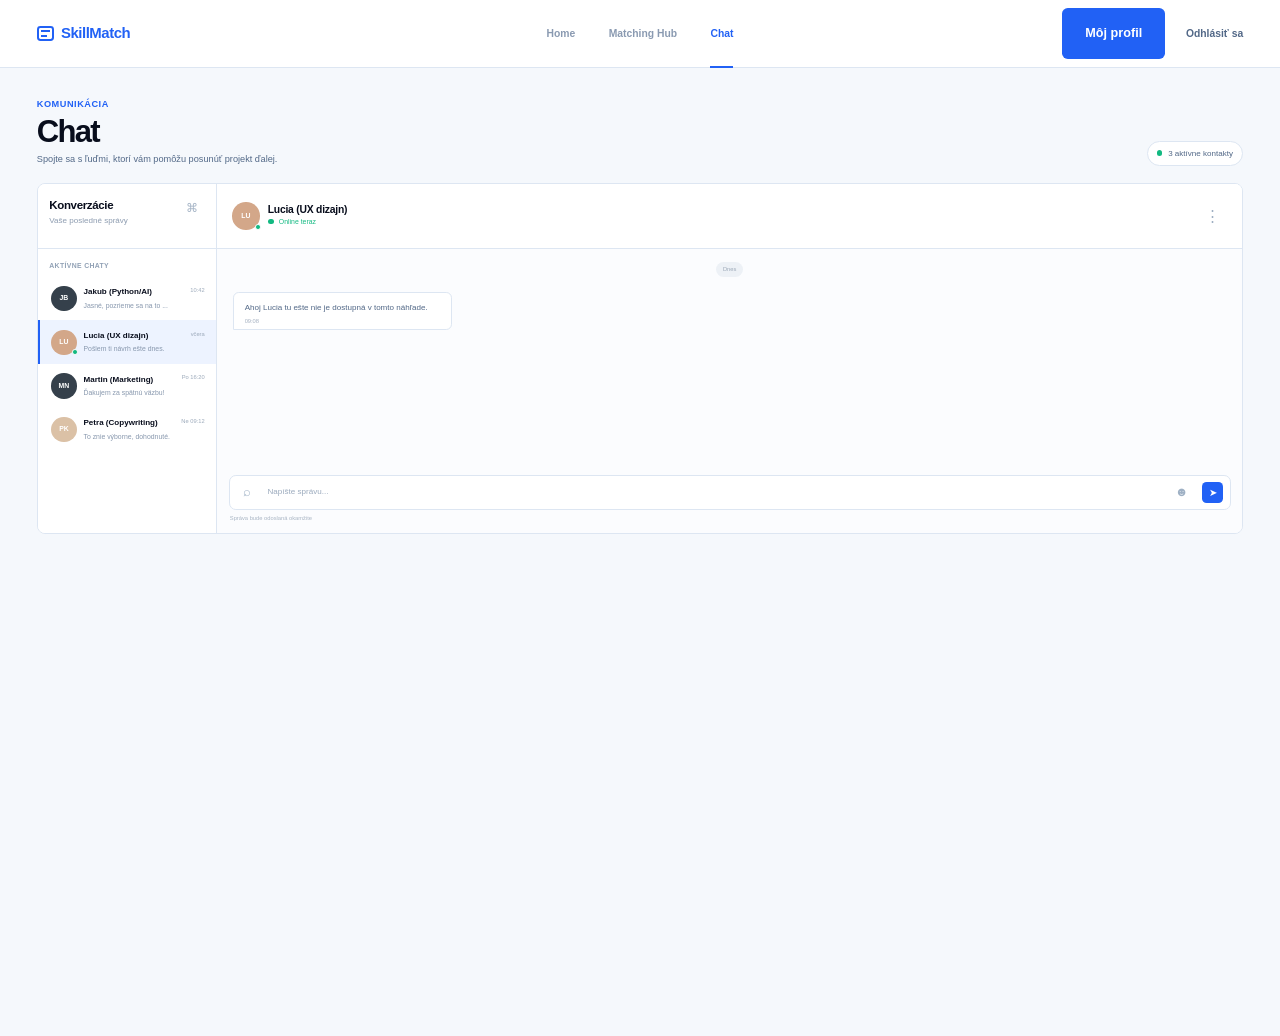
==== chat.html @ afe02554 "Uprava chyb" ====
<!doctype html>
<html lang="sk">
<head>
	<meta charset="utf-8">
	<meta name="viewport" content="width=device-width, initial-scale=1">
	<meta name="description" content="Chat na platforme SkillMatch.">
	<title>Chat — SkillMatch</title>
	<link rel="stylesheet" href="styles.css">
</head>
<body class="chat-body">
	<header class="site-header">
		<nav class="navigation container" aria-label="Hlavná navigácia">
			<a class="brand" href="dashboard.html" aria-label="SkillMatch, dashboard"><span class="brand-mark" aria-hidden="true"><span></span><span></span></span><span>Skill<span>Match</span></span></a>
			<div class="nav-links">
				<a class="nav-link" href="dashboard.html">Home</a>
				<a class="nav-link" href="matching-hub.html">Matching Hub</a>
				<a class="nav-link is-active" href="chat.html">Chat</a>
			</div>
			<div class="nav-actions">
				<a href="moj-profil.html" class="btn btn-primary">Môj profil</a>
				<a href="index.html" class="login-link">Odhlásiť sa</a>
			</div>
			<button class="menu-button icon-button" type="button" aria-label="Otvoriť menu" aria-expanded="false"><span></span><span></span><span></span></button>
		</nav>
	</header>

	<main class="chat-page">
		<div class="chat-main container">
			<section class="chat-heading" aria-labelledby="chat-title">
				<div><p class="eyebrow">KOMUNIKÁCIA</p><h1 id="chat-title">Chat</h1><p>Spojte sa s ľuďmi, ktorí vám pomôžu posunúť projekt ďalej.</p></div>
				<span class="active-contacts"><i></i> 3 aktívne kontakty</span>
			</section>

			<section class="chat-shell" aria-label="Správy">
				<aside class="conversation-panel" aria-label="Zoznam konverzácií">
					<div class="conversation-heading"><div><h2>Konverzácie</h2><p>Vaše posledné správy</p></div><button class="icon-button" type="button" aria-label="Nastavenia konverzácií">⌘</button></div>
					<p class="conversation-label">AKTÍVNE CHATY</p>
					<div class="conversation-list">
						<button class="conversation is-muted" type="button" data-name="Jakub (Python/AI)" data-avatar="JB"><span class="avatar avatar-dark">JB</span><span class="conversation-copy"><strong>Jakub (Python/AI)</strong><small>Jasné, pozrieme sa na to ...</small></span><time>10:42</time></button>
						<button class="conversation is-selected" type="button" data-name="Lucia (UX dizajn)" data-avatar="LU"><span class="avatar avatar-lucia">LU<i></i></span><span class="conversation-copy"><strong>Lucia (UX dizajn)</strong><small>Pošlem ti návrh ešte dnes.</small></span><time>včera</time></button>
						<button class="conversation" type="button" data-name="Martin (Marketing)" data-avatar="MN"><span class="avatar avatar-dark">MN</span><span class="conversation-copy"><strong>Martin (Marketing)</strong><small>Ďakujem za spätnú väzbu!</small></span><time>Po 16:20</time></button>
						<button class="conversation" type="button" data-name="Petra (Copywriting)" data-avatar="PK"><span class="avatar avatar-petra">PK</span><span class="conversation-copy"><strong>Petra (Copywriting)</strong><small>To znie výborne, dohodnuté.</small></span><time>Ne 09:12</time></button>
					</div>
				</aside>

				<section class="message-panel" aria-label="Konverzácia s Luciou">
					<header class="message-header"><span class="avatar avatar-lucia">LU<i></i></span><div><h2>Lucia (UX dizajn)</h2><p><i></i> Online teraz</p></div><button class="icon-button" type="button" aria-label="Ďalšie možnosti">⋮</button></header>
					<div class="message-history">
						<span class="message-date">Dnes</span>
						<div class="message received">Ahoj Lucia tu ešte nie je dostupná v tomto náhľade.<time>09:08</time></div>
					</div>
					<form class="message-composer">
						<button class="icon-button attachment-button" type="button" aria-label="Priložiť súbor">⌕</button>
						<input type="text" placeholder="Napíšte správu..." aria-label="Napíšte správu...">
						<button class="icon-button emoji-button" type="button" aria-label="Pridať emoji">☻</button>
						<button class="send-button" type="submit" aria-label="Odoslať správu">➤</button>
					</form>
					<p class="composer-note">Správa bude odoslaná okamžite</p>
				</section>
			</section>
		</div>
	</main>
</body>
</html>
---- styles.css ----
* {
  box-sizing: border-box;
}

:root {
  --blue: #2161f5;
  --blue-dark: #1749c7;
  --ink: #080d1c;
  --muted: #526887;
  --pale: #f5f8fc;
  --line: #dde6f2;
  --yellow: #ffb800;
  --green: #12b981;
}

html { scroll-behavior: smooth; }

body {
  margin: 0;
  background: #fff;
  color: var(--ink);
  font-family: Inter, Arial, sans-serif;
  font-size: 100%;
  zoom: 1.15;
  line-height: 1.5;
}

.container { width: min(calc(100% - 64px), 1280px); margin-inline: auto; }
a { color: inherit; text-decoration: none; }
button { font: inherit; }

.site-header { border-bottom: 1px solid var(--line); background: #fff; }
.navigation { position: relative; height: 58px; display: flex; align-items: center; justify-content: center; }
.navigation > .brand { position: absolute; left: 0; }
.brand { display: inline-flex; align-items: center; gap: 6px; color: var(--blue); font-size: 13px; font-weight: 800; letter-spacing: -.4px; }
.brand-mark { width: 15px; height: 13px; display: grid; gap: 2px; padding: 2px; border: 2px solid var(--blue); border-radius: 3px; }
.brand-mark span { display: block; height: 2px; background: var(--blue); }
.brand-mark span:last-child { width: 65%; }
.nav-links { display: flex; align-self: stretch; gap: 29px; }
.nav-link { position: relative; display: flex; align-items: center; color: #8a9ab1; font-size: 9px; font-weight: 600; }
.nav-link.is-active { color: var(--blue); }
.nav-link.is-active::after { position: absolute; right: 0; bottom: -1px; left: 0; height: 2px; background: var(--blue); content: ""; }
.nav-actions { position: absolute; right: 0; display: flex; align-items: center; gap: 18px; }
.icon-button { display: grid; place-items: center; border: 0; background: transparent; color: #9aabc0; cursor: pointer; }
.search-button svg { width: 13px; height: 13px; fill: none; stroke: currentColor; stroke-linecap: round; stroke-width: 2; }
.profile-button { display: inline-flex; align-items: center; gap: 5px; padding: 7px 11px; border-radius: 5px; background: var(--blue); color: #fff; font-size: 9px; font-weight: 700; }
.btn { display: inline-flex; align-items: center; justify-content: center; min-height: 30px; padding: 7px 11px; border-radius: 5px; font-size: 9px; font-weight: 700; }
.btn-primary { background: var(--blue); color: #fff; }
.btn-primary:hover { background: var(--blue-dark); }
.login-link { color: var(--muted); font-size: 9px; font-weight: 700; }
.login-link:hover { color: var(--blue); }
.login-button, .logout-button { color: var(--muted); font-size: 9px; font-weight: 700; }
.login-button:hover, .logout-button:hover { color: var(--blue); }
.logout-button { padding: 0; border: 0; background: transparent; cursor: pointer; }
.profile-icon { font-size: 11px; }
.menu-button { display: none; gap: 3px; }
.menu-button span { display: block; width: 17px; height: 2px; background: var(--blue); }

.registration-page { min-height: calc(100vh - 58px); padding: 48px 0 58px; background: var(--pale); }
.registration-card { width: min(100%, 430px); margin: 0 auto; padding: 25px 27px 27px; border: 1px solid var(--line); border-radius: 7px; background: #fff; box-shadow: 0 12px 30px rgba(24, 55, 100, .06); }
.registration-heading { margin-bottom: 20px; text-align: center; }.registration-heading h1 { margin: 5px 0 7px; font-size: 27px; letter-spacing: -1.5px; }.registration-heading p:not(.eyebrow) { margin: 0; color: var(--muted); font-size: 8px; }
.registration-form { display: grid; gap: 12px; }.registration-field { display: grid; gap: 5px; }.registration-field label { color: var(--ink); font-size: 8px; font-weight: 700; }.registration-field input, .registration-field textarea { width: 100%; padding: 9px 10px; border: 1px solid var(--line); border-radius: 5px; outline: 0; background: #fff; color: var(--ink); font: inherit; font-size: 8px; }.registration-field textarea { min-height: 58px; resize: vertical; }.registration-field input:focus, .registration-field textarea:focus { border-color: var(--blue); box-shadow: 0 0 0 3px rgba(33, 97, 245, .1); }.registration-submit { width: 100%; margin-top: 5px; border: 0; cursor: pointer; }

.hero { min-height: 365px; display: grid; grid-template-columns: 1fr 1fr; align-items: center; gap: 40px; }
.dashboard-heading { padding: 48px 0 25px; }.dashboard-heading h1 { margin: 5px 0 8px; font-size: 30px; letter-spacing: -1.6px; }.dashboard-heading > p:last-child { margin: 0; color: var(--muted); font-size: 9px; }.dashboard-recommendations { padding-bottom: 55px; }.dashboard-recommendations .profile-grid { margin-top: 16px; }.dashboard-link { margin-top: 20px; }
.text-center { text-align: center; }.mt-5 { margin-top: 48px; }.mb-4 { margin-bottom: 24px; }
.community-intro { width: min(100%, 700px); margin: 0 auto; padding: 18px 0 42px; text-align: center; }.community-intro h2 { margin: 5px 0 18px; font-size: 23px; }.community-copy { display: grid; gap: 12px; color: var(--muted); font-size: 10px; line-height: 1.75; text-align: left; }.community-copy p { margin: 0; }
.community-intro { width: 100%; display: grid; grid-template-columns: minmax(0, .9fr) minmax(0, 1.1fr); align-items: center; gap: 34px; text-align: left; }.community-illustration { overflow: hidden; border-radius: 9px; box-shadow: 0 14px 28px rgba(24, 55, 100, .12); }.community-illustration img { display: block; width: 100%; max-width: 100%; aspect-ratio: 4 / 3; object-fit: cover; }.community-copy .eyebrow { margin-bottom: 0; }.community-copy h2 { margin: 5px 0 6px; }.community-copy p:not(.eyebrow) { margin: 0; }.community-copy p + p { margin-top: 2px; }
.community-reviews { padding: 30px 0 48px; border-top: 1px solid var(--line); }.community-section-heading { text-align: center; }.community-section-heading h2 { margin-top: 5px; font-size: 20px; }.community-review-grid { display: grid; grid-template-columns: repeat(2, 1fr); gap: 12px; margin-top: 18px; }.community-review { padding: 16px; border: 1px solid var(--line); border-radius: 6px; background: #fff; box-shadow: 0 8px 20px rgba(24, 55, 100, .04); }.community-review .stars { margin-bottom: 10px; }.community-review p { min-height: 55px; margin-bottom: 13px; color: var(--muted); font-size: 9px; line-height: 1.65; }.community-review strong { color: var(--ink); font-size: 8px; }
.community-review-head { display: flex; align-items: center; gap: 9px; margin-bottom: 10px; }.community-review-head img { width: 38px; height: 38px; border-radius: 50%; object-fit: cover; box-shadow: 0 4px 10px rgba(24, 55, 100, .14); }.community-review-head .stars { margin: 0 0 3px; font-size: 9px; letter-spacing: 0; }
.community-contact { margin: 0 -24px; padding: 30px 24px 42px; border-top: 1px solid var(--line); background: var(--pale); text-align: center; }.community-contact h2 { margin: 5px 0 7px; font-size: 21px; }.community-contact p { margin: 0 0 10px; color: var(--muted); font-size: 9px; }.community-contact a, .community-contact span { display: block; color: var(--blue); font-size: 9px; font-weight: 700; }.community-contact span { margin-top: 5px; color: var(--muted); font-weight: 500; }
.contact-grid { display: grid; grid-template-columns: repeat(2, minmax(0, 190px)); justify-content: center; gap: 10px; margin-top: 18px; }.contact-box { display: flex !important; align-items: center; gap: 8px; padding: 11px; border: 1px solid var(--line); border-radius: 6px; background: #fff; box-shadow: 0 6px 16px rgba(24, 55, 100, .06); text-align: left; }.contact-box > span:last-child { min-width: 0; overflow-wrap: anywhere; }.contact-box small { display: block; margin-bottom: 2px; color: #8d9cb0; font-size: 6px; font-weight: 600; }.contact-icon { display: grid !important; place-items: center; flex: 0 0 auto; width: 25px; height: 25px; margin: 0 !important; border-radius: 5px; background: #edf3ff; color: var(--blue) !important; font-size: 13px !important; }.contact-box:nth-child(2) .contact-icon { background: #fff3da; color: #d69900 !important; }.contact-art { margin-top: 18px; color: #b7c9e8; font-size: 24px; transform: rotate(-12deg); }
.hero-copy { padding-top: 5px; }
.eyebrow { margin: 0 0 5px; color: var(--blue); font-size: 8px; font-weight: 800; letter-spacing: .45px; }
.intro-eyebrow { display: inline-flex; align-items: center; gap: 4px; padding: 4px 8px; border-radius: 99px; background: #edf3ff; font-size: 8px; letter-spacing: 0; }
.sparkle { font-size: 9px; }
h1, h2, h3, p { margin-top: 0; }
h1 { margin-bottom: 9px; font-size: clamp(48px, 5vw, 72px); line-height: .96; letter-spacing: -3.2px; font-weight: 800; }
h1 span, .brand span span { color: var(--blue); }
.hero-text { max-width: 440px; margin-bottom: 24px; color: var(--muted); font-size: 14px; line-height: 1.65; }
.hero-actions { display: flex; flex-wrap: wrap; gap: 12px; }
.button { display: inline-flex; align-items: center; justify-content: center; gap: 13px; min-height: 44px; padding: 12px 20px; border-radius: 6px; font-size: 11px; font-weight: 700; transition: background .2s, transform .2s, box-shadow .2s; }
.button:hover { transform: translateY(-2px); }
.button-primary { background: var(--blue); color: #fff; box-shadow: 0 5px 12px rgba(33, 97, 245, .16); }
.button-primary:hover { background: var(--blue-dark); }
.button-secondary { border: 1px solid #9db8ec; color: var(--muted); }
.button-secondary:hover { border-color: var(--blue); color: var(--blue); }

.hero-visual { position: relative; min-height: 245px; }
.blue-shape { position: absolute; top: 17px; right: 6%; left: 12%; height: 177px; border-radius: 11px 11px 11px 0; background: var(--blue); }
.match-card { position: absolute; top: 54px; left: 20%; width: 70%; padding: 11px 12px 10px; border: 1px solid var(--line); border-radius: 7px; background: #fff; box-shadow: 0 13px 25px rgba(24, 55, 100, .1); }
.match-card-head, .review-author { display: flex; align-items: center; gap: 7px; }
.avatar { display: grid; place-items: center; flex: 0 0 auto; width: 22px; height: 22px; border-radius: 50%; font-size: 7px; font-weight: 800; }
.avatar-purple { background: #e8e5ff; color: #7369db; }
.avatar-blue { background: #e6efff; color: var(--blue); }
.avatar-yellow { background: #fff3cc; color: #d69900; }
.avatar-lilac { background: #eee9ff; color: #8071db; }
.match-card strong, .review-author strong { display: block; color: var(--ink); font-size: 8px; }
.match-card small, .review-author small { display: block; color: #90a0b6; font-size: 7px; }
.match-score { margin-left: auto; color: var(--green); font-size: 7px; font-weight: 700; }
.match-card p { margin: 13px 0 12px; color: var(--muted); font-size: 8px; line-height: 1.55; }
.match-card-foot { display: flex; justify-content: space-between; color: var(--green); font-size: 7px; }
.match-card-foot a { color: var(--blue); font-weight: 700; }
.floating-label { position: absolute; padding: 5px 8px; border: 1px solid var(--line); border-radius: 5px; background: #fff; box-shadow: 0 5px 14px rgba(24, 55, 100, .08); color: var(--muted); font-size: 7px; font-weight: 700; }
.label-top { top: 5px; right: 17px; }.label-bottom { right: 11px; bottom: 20px; padding: 7px 10px; border: 0; border-radius: 50%; background: var(--yellow); color: #765400; font-size: 7px; text-align: center; transform: rotate(7deg); }
.online-dot { display: inline-block; width: 5px; height: 5px; margin-right: 3px; border-radius: 50%; background: var(--green); }

.section-pale { background: var(--pale); border-block: 1px solid var(--line); }
.how-it-works { padding: 48px 0 50px; }
.section-heading, .reviews-heading, .cta { display: flex; justify-content: space-between; align-items: end; gap: 30px; }
h2 { margin-bottom: 0; font-size: 22px; line-height: 1.1; letter-spacing: -1px; }
.section-heading > p { max-width: 255px; margin-bottom: 0; color: var(--muted); font-size: 8px; line-height: 1.55; }
.steps-grid, .reviews-grid { display: grid; grid-template-columns: repeat(3, 1fr); gap: 12px; }
.steps-grid { margin-top: 21px; }
.step-card { position: relative; min-height: 118px; padding: 12px; border: 1px solid var(--line); border-radius: 6px; background: #fff; }
.step-icon { display: grid; place-items: center; width: 24px; height: 24px; border-radius: 5px; font-size: 16px; }
.icon-people { background: #edf3ff; color: var(--blue); }.icon-lamp { background: #fff7df; color: #e8a900; }.icon-chat { background: #f0edff; color: #8372de; }
.step-number { position: absolute; top: 14px; right: 12px; color: #c4d0df; font-size: 7px; font-weight: 700; }
.step-card h3 { margin: 12px 0 4px; font-size: 10px; }.step-card p { max-width: 175px; margin-bottom: 0; color: var(--muted); font-size: 8px; line-height: 1.5; }.card-arrow { position: absolute; bottom: 10px; left: 12px; color: var(--blue); font-size: 14px; font-weight: 700; }

.reviews { padding-top: 43px; padding-bottom: 47px; }
.rating { color: var(--yellow); font-size: 12px; }.rating small { color: var(--muted); font-size: 7px; }
.reviews-grid { margin-top: 20px; }.review-card { padding: 12px; border: 1px solid var(--line); border-radius: 6px; }.stars { margin-bottom: 8px; color: var(--yellow); font-size: 10px; letter-spacing: 1px; }.review-card p { min-height: 47px; margin-bottom: 11px; color: var(--ink); font-size: 8px; line-height: 1.55; }.review-author { gap: 7px; }
.cta-band { padding: 25px 0; }.cta { align-items: center; padding: 18px 22px; border-radius: 6px; background: #05091a; color: #fff; }.cta .eyebrow { color: #5da0ff; }.cta h2 { font-size: 15px; letter-spacing: -.5px; }.button-light { min-height: 30px; background: #fff; color: var(--ink); font-size: 8px; }.button-light:hover { background: #edf3ff; }
.toast { position: fixed; right: 20px; bottom: 20px; z-index: 4; max-width: 270px; padding: 11px 14px; border-radius: 6px; background: var(--ink); color: #fff; font-size: 11px; opacity: 0; pointer-events: none; transform: translateY(10px); transition: opacity .2s, transform .2s; }.toast.is-visible { opacity: 1; transform: translateY(0); }

.message.sent { margin-left: auto; border-color: var(--blue); border-radius: 5px 5px 0 5px; background: var(--blue); color: #fff; }.message.sent time { color: #dce8ff; }
@media (max-width: 700px) {
  .container { width: min(100% - 32px, 520px); }.navigation { height: 55px; gap: 0; }.navigation > .brand { left: 0; }.nav-links, .search-button { display: none; }.menu-button { display: grid; margin-left: auto; }.nav-actions { right: 29px; margin-left: 14px; }.profile-button { padding: 7px 9px; }
  .nav-links.is-open { position: absolute; top: 55px; right: 16px; left: 16px; z-index: 3; display: flex; align-items: center; gap: 22px; height: auto; padding: 14px 16px; border: 1px solid var(--line); border-radius: 6px; background: #fff; box-shadow: 0 12px 30px rgba(24, 55, 100, .1); }
  .hero { display: flex; flex-direction: column; align-items: stretch; gap: 12px; padding-top: 47px; padding-bottom: 36px; }.hero-copy { order: 1; }.hero-visual { order: 2; min-height: 220px; }.blue-shape { right: 6%; left: 8%; height: 164px; }.match-card { left: 14%; width: 75%; }.label-top { right: 3%; }.label-bottom { right: 1%; bottom: 10px; }
  .section-heading, .reviews-heading, .cta { align-items: flex-start; flex-direction: column; gap: 12px; }.section-heading > p { max-width: 340px; }.steps-grid, .reviews-grid { grid-template-columns: 1fr; }.step-card { min-height: 132px; }.review-card p { min-height: auto; }.rating { align-self: flex-end; }.cta { align-items: stretch; }.cta .button { align-self: flex-start; }
}

.matching-page { min-height: calc(100vh - 58px); background: var(--pale); }
.matching-main { padding-top: 29px; padding-bottom: 55px; }
.matching-intro { display: flex; justify-content: space-between; align-items: end; gap: 24px; margin-bottom: 19px; }
.matching-intro h1 { margin: 7px 0 5px; font-size: 28px; letter-spacing: -1.5px; }
.matching-intro p:not(.eyebrow) { margin: 0; color: var(--muted); font-size: 9px; }
.matching-count { padding-bottom: 3px; text-align: right; }
.matching-count strong { display: block; color: var(--ink); font-size: 8px; }.matching-count span { color: #8797ad; font-size: 7px; }
.matching-tools { display: flex; gap: 9px; margin-bottom: 18px; padding: 8px; border: 1px solid var(--line); border-radius: 7px; background: #fff; }
.matching-search { display: flex; align-items: center; flex: 1; gap: 8px; padding: 0 8px; color: #8da0b8; }
.matching-search svg { width: 13px; height: 13px; fill: none; stroke: currentColor; stroke-linecap: round; stroke-width: 1.7; }.matching-search input { width: 100%; border: 0; outline: 0; color: var(--ink); font: inherit; font-size: 8px; }.matching-search input::placeholder { color: #9eacbd; }
.sort-select { min-width: 142px; padding: 7px 9px; border: 1px solid var(--line); border-radius: 5px; background: #fff; color: var(--muted); font-size: 8px; }
.matching-layout { display: grid; grid-template-columns: 235px minmax(0, 1fr); gap: 32px; align-items: start; }
.filter-panel { padding: 18px; border: 1px solid var(--line); border-radius: 14px; background: #fff; box-shadow: 0 10px 24px rgba(24, 55, 100, .08); }
.filter-panel fieldset { min-width: 0; margin: 0; padding: 0; border: 0; }
.filter-title { display: flex; justify-content: space-between; align-items: center; margin-bottom: 13px; color: var(--ink); font-size: 1rem; font-weight: 800; }.filter-reset { padding: 4px 10px; border: 0; border-radius: 999px; background: #edf3ff; color: var(--blue); font-size: .78rem; font-weight: 700; cursor: pointer; }
.filter-group { padding-top: 11px; border-top: 1px solid #edf2f8; }.filter-group + .filter-group { margin-top: 14px; }.filter-group h2 { margin: 14px 0 8px; color: #8797ad; font-size: .72rem; letter-spacing: .35px; }.filter-group h2 span { float: right; padding: 4px 10px; border-radius: 999px; background: #edf3ff; color: var(--blue); font-size: .78rem; letter-spacing: 0; }
.filter-option { display: flex; align-items: center; gap: 8px; margin: 0 0 8px; color: var(--muted); font-size: .85rem; }.filter-option input { width: 15px; height: 15px; margin: 0; accent-color: var(--blue); }.filter-option em { margin-left: auto; color: #a4b1c2; font-style: normal; }
.level-range { height: 4px; margin: 10px 1px 5px; border-radius: 5px; background: linear-gradient(90deg, var(--blue) 0 8%, #dfe7f1 8%); }.level-labels { display: flex; justify-content: space-between; color: #a0afc0; font-size: 6px; }
.profiles-heading { display: flex; justify-content: space-between; align-items: center; margin: 0 0 11px; }.profiles-heading h2 { font-size: 11px; letter-spacing: -.3px; }.profiles-heading p { margin: 2px 0 0; color: #8293a9; font-size: 7px; }.verified { color: var(--blue); font-size: 7px; font-weight: 700; }
.profile-grid { display: grid; grid-template-columns: repeat(auto-fit, minmax(320px, 1fr)); gap: 18px 16px; }
.profile-card { min-width: 0; padding: 18px; border: 1px solid var(--line); border-radius: 8px; background: #fff; box-shadow: 0 6px 16px rgba(24, 55, 100, .05); }.profile-head { display: flex; align-items: center; gap: 10px; min-width: 0; }.profile-avatar { width: 44px; height: 44px; font-size: 10px; }.profile-name { min-width: 0; }.profile-name strong { display: block; overflow: hidden; color: var(--ink); font-size: 11px; text-overflow: ellipsis; white-space: nowrap; }.profile-name span { display: block; color: #8999ad; font-size: 8px; }.category { margin-left: auto; align-self: flex-start; padding: 4px 6px; border-radius: 3px; background: #f1f5fa; color: #7f91a9; font-size: 7px; font-weight: 700; }
.profile-rating { margin: 5px 0 9px 33px; color: var(--yellow); font-size: 8px; line-height: 1; }.profile-rating small { color: #8292a7; font-size: 6px; }
.expertise-label { margin-bottom: 5px; color: #93a2b5; font-size: 6px; }.skill-tags { display: flex; flex-wrap: wrap; gap: 4px; min-height: 39px; }.skill-tag { padding: 4px 6px; border: 1px solid var(--line); border-radius: 99px; color: var(--muted); font-size: 6px; white-space: nowrap; }.skill-tag::before { content: "▦"; margin-right: 3px; color: #7f9bd4; }
.exchange-button { display: flex; align-items: center; justify-content: center; gap: 5px; width: 100%; min-height: 34px; margin-top: 12px; border: 0; border-radius: 5px; background: var(--blue); color: #fff; cursor: pointer; font-size: 9px; font-weight: 700; transition: background .2s, transform .2s; }.exchange-button:hover { background: var(--blue-dark); transform: translateY(-1px); }
.matching-grid { grid-template-columns: repeat(3, minmax(0, 1fr)); }
.matching-grid .profile-card { padding: 24px; border-radius: 16px; box-shadow: 0 10px 24px rgba(24, 55, 100, .08); transition: transform .2s ease, box-shadow .2s ease; }
.matching-grid .profile-card:hover { transform: translateY(-4px); box-shadow: 0 16px 30px rgba(24, 55, 100, .13); }
.matching-grid .profile-head { min-height: 64px; }
.hub-avatar { width: 64px; height: 64px; border-radius: 50%; object-fit: cover; border: 2px solid #e2e8f0; }
.avatar-circle-wrap { width: 68px; height: 68px; border-radius: 50%; overflow: hidden; flex-shrink: 0; border: 2px solid #e2e8f0; display: flex; align-items: center; justify-content: center; }
.avatar-circle-wrap img { width: 100%; height: 100%; object-fit: cover; transform: scale(1.3); object-position: center; }
.profile-photo.has-image { flex-basis: 68px; width: 68px; height: 68px; overflow: visible; border-radius: 0; background: transparent; }
.hub-profile-details { display: flex; align-items: flex-start; gap: 10px; margin-top: -64px; padding-left: 78px; min-height: 64px; }
.hub-profile-details .category { margin-left: auto; }
.hub-profile-details .profile-name strong { font-size: 15px; }.hub-profile-details .profile-name span { margin-top: 3px; font-size: 10px; }
.hub-bio { min-height: 48px; margin: 18px 0 16px; color: var(--muted); font-size: 11px; line-height: 1.55; }
.matching-grid .skill-tags { display: flex; flex-wrap: wrap; gap: 8px; min-height: 0; }
.matching-grid .skill-tag { display: inline-flex; align-items: center; padding: 6px 14px; border: 0; border-radius: 999px; background: #f1f5f9; color: var(--muted); font-size: .85rem; width: auto; height: auto; white-space: nowrap; }
.matching-grid .skill-tag::before { content: none; }
.matching-grid .exchange-button { min-height: 42px; margin-top: 22px; border-radius: 8px; font-size: 11px; }
.matching-footer { padding: 22px 0; border-top: 1px solid var(--line); background: #fff; }.matching-footer-inner { display: flex; justify-content: space-between; align-items: center; color: #8797ad; font-size: 8px; }.matching-footer .brand { font-size: 11px; }.footer-links { display: flex; gap: 16px; }

@media (max-width: 700px) {
  .matching-main { padding-top: 24px; }.matching-intro { align-items: start; flex-direction: column; gap: 10px; }.matching-count { padding: 0; text-align: left; }.matching-tools { flex-direction: column; }.sort-select { width: 100%; }.matching-layout { grid-template-columns: 1fr; }.filter-panel { display: grid; grid-template-columns: 1fr 1fr; gap: 0 16px; }.filter-title { grid-column: 1 / -1; }.filter-group:last-child { grid-column: 1 / -1; }.profile-grid { grid-template-columns: repeat(2, minmax(0, 1fr)); }.matching-grid { grid-template-columns: 1fr; }.matching-footer-inner { align-items: start; flex-direction: column; gap: 12px; }
}

@media (max-width: 450px) {
  .profile-grid { grid-template-columns: 1fr; }.filter-panel { display: block; }.filter-group:last-child { margin-top: 14px; }
}

.profile-page { min-height: calc(100vh - 58px); background: var(--pale); }
.profile-main { padding-top: 25px; padding-bottom: 35px; }
.profile-heading { display: flex; justify-content: space-between; align-items: end; padding-bottom: 16px; border-bottom: 1px solid var(--line); }
.profile-heading h1 { margin: 4px 0 4px; font-size: 27px; letter-spacing: -1.5px; }
.profile-meta { color: #8495aa; font-size: 7px; }.profile-meta span { margin-right: 7px; }
.message-button { min-height: 29px; font-size: 8px; }
.profile-dashboard { display: grid; grid-template-columns: 1.15fr .85fr; gap: 12px; margin-top: 13px; }
.profile-card-panel { border: 1px solid var(--line); border-radius: 6px; background: #fff; }
.profile-about { display: flex; gap: 11px; padding: 12px; min-height: 100px; }.profile-photo { position: relative; flex: 0 0 47px; height: 63px; overflow: hidden; border-radius: 5px; background: linear-gradient(160deg, #c8a188 0 32%, #28324a 33% 48%, #19233a 49% 100%); }.profile-photo::before { position: absolute; top: 10px; left: 13px; width: 22px; height: 23px; border-radius: 50% 50% 45% 45%; background: #d29d7e; content: ""; }.profile-photo::after { position: absolute; right: 3px; bottom: -3px; left: 6px; height: 32px; border-radius: 55% 55% 0 0; background: #17243b; content: ""; }.profile-photo span { position: absolute; z-index: 1; bottom: 4px; left: 5px; color: rgba(255,255,255,.7); font-size: 6px; font-weight: 700; }
.profile-about h2 { margin: 0 0 4px; font-size: 10px; }.profile-about p { max-width: 310px; margin: 0; color: var(--muted); font-size: 7px; line-height: 1.55; }.profile-about .about-copy { margin-top: 6px; }.profile-edit { align-self: flex-start; margin-left: auto; white-space: nowrap; font-size: 8px; }
.public-profile-copy { margin-top: 8px !important; color: var(--muted) !important; font-size: 8px !important; line-height: 1.6 !important; }
.profile-input { width: 100%; padding: 7px 8px; border: 1px solid var(--line); border-radius: 4px; outline: 0; background: #fff; color: var(--ink); font: inherit; font-size: 8px; }.profile-input:focus { border-color: var(--blue); box-shadow: 0 0 0 3px rgba(33, 97, 245, .1); }.profile-name-input { margin: 4px 0; font-size: 18px; font-weight: 800; }.profile-photo-input { flex: 0 0 125px; }.profile-location-input { width: 130px; }
.profile-photo.has-image::before, .profile-photo.has-image::after { display: none; }.profile-photo-image { display: block; width: 100%; height: 100%; object-fit: cover; }
.profile-offerings { display: grid; grid-template-columns: 1fr 1fr; gap: 10px; margin-top: 11px; }.offering-card { padding: 12px; }.offering-card h2 { margin-bottom: 3px; font-size: 10px; }.offering-card > p { margin-bottom: 9px; color: #8999ad; font-size: 7px; }.offering-list { display: grid; gap: 7px; margin: 0; padding: 0; list-style: none; }.offering-list li { display: flex; align-items: center; gap: 7px; color: var(--muted); font-size: 7px; }.offering-list li::before { display: grid; place-items: center; width: 12px; height: 12px; border-radius: 50%; background: #e9f8f2; color: var(--green); content: "✓"; font-size: 7px; font-weight: 800; }.looking-list li::before { background: #fff3da; color: #e5a600; content: "↗"; }
.portfolio-card { min-height: 189px; padding: 13px; border-radius: 5px; background: #04091b; color: #fff; }.portfolio-card .eyebrow { color: #55a1ff; }.portfolio-card h2 { margin: 3px 0 5px; font-size: 13px; letter-spacing: -.4px; }.portfolio-card p { margin-bottom: 11px; color: #a7b7d0; font-size: 7px; line-height: 1.5; }.portfolio-links { display: grid; gap: 5px; }.portfolio-link { display: flex; align-items: center; gap: 6px; padding: 6px; border: 1px solid #29334b; border-radius: 4px; color: #fff; font-size: 7px; }.portfolio-link strong { margin-right: auto; }.portfolio-link small { color: #91a1bb; font-size: 6px; }.portfolio-icon { display: grid; place-items: center; width: 15px; height: 15px; border-radius: 3px; background: #273149; color: #fff; font-size: 8px; }.portfolio-link:nth-child(2) .portfolio-icon { background: #bf36f5; }.portfolio-link:nth-child(3) .portfolio-icon { background: #2778ee; }
.social-edit-fields { display: grid; gap: 7px; margin-top: 12px; }.social-edit-fields label { display: grid; gap: 3px; color: #a7b7d0; font-size: 7px; }.social-edit-fields .profile-input { border-color: #29334b; background: #101a31; color: #fff; }.social-edit-fields .profile-input::placeholder { color: #71819b; }
.profile-lower { display: grid; grid-template-columns: 1.15fr .85fr; gap: 12px; margin-top: 12px; }.activity-card, .feedback-card, .history-card { padding: 13px; }.profile-section-top { display: flex; justify-content: space-between; align-items: start; }.profile-section-top .eyebrow { margin-bottom: 3px; }.profile-section-top h2 { font-size: 11px; }.section-tool { color: #a5b1c2; font-size: 10px; }.feedback-rating { color: var(--yellow); font-size: 8px; }.feedback-rating span { margin-left: 4px; color: var(--ink); font-size: 8px; font-weight: 700; }
.calendar { margin-top: 15px; }.calendar-title { display: flex; justify-content: space-between; align-items: center; margin-bottom: 8px; color: var(--muted); font-size: 7px; font-weight: 700; }.calendar-title button { border: 0; background: transparent; color: #b2bfce; font-size: 9px; }.calendar-grid { display: grid; grid-template-columns: repeat(7, 1fr); gap: 5px 2px; color: var(--muted); font-size: 6px; text-align: center; }.calendar-grid .weekday { color: #a8b5c5; font-weight: 700; }.calendar-grid .day { display: grid; place-items: center; height: 13px; }.calendar-grid .selected { width: 15px; margin-inline: auto; border-radius: 50%; background: var(--blue); color: #fff; }.calendar-legend { display: flex; gap: 12px; margin-top: 12px; color: #93a2b5; font-size: 6px; }.calendar-legend span::before { display: inline-block; width: 4px; height: 4px; margin-right: 4px; border-radius: 50%; background: var(--blue); content: ""; }.calendar-legend span + span::before { background: #dce5ef; }
.feedback-list { display: grid; gap: 12px; margin-top: 13px; }.feedback-item { color: var(--muted); font-size: 7px; line-height: 1.5; }.feedback-item p { margin: 6px 0 0; }.feedback-author { display: flex; justify-content: space-between; align-items: center; }.feedback-author > span { display: flex; align-items: center; gap: 6px; color: var(--ink); font-weight: 700; }.feedback-author small { color: #98a7b9; font-size: 6px; font-weight: 400; }.feedback-author .avatar { font-style: normal; }.feedback-stars { color: var(--yellow); font-size: 7px; }
.empty-state { margin: 18px 0 4px; padding: 16px 12px; border-radius: 5px; background: var(--pale); color: #8797ad; font-size: 8px; line-height: 1.6; text-align: center; }
.history-card { margin-top: 12px; }.history-link { color: var(--blue); font-size: 6px; font-weight: 700; }.history-list { display: grid; gap: 5px; margin-top: 11px; }.history-row { display: flex; align-items: center; justify-content: space-between; padding: 7px 8px; border: 1px solid #edf2f7; border-radius: 4px; color: var(--ink); font-size: 7px; }.history-row small { display: block; margin-top: 2px; color: #93a2b5; font-size: 6px; }.history-status { padding: 3px 5px; border-radius: 99px; background: #e8f8f2; color: var(--green); font-size: 6px; }.history-status.pending { background: #edf3ff; color: var(--blue); }

@media (max-width: 700px) {
  .profile-heading { align-items: start; flex-direction: column; gap: 12px; }.profile-dashboard, .profile-lower { grid-template-columns: 1fr; }.profile-heading .button { align-self: stretch; }.profile-about { min-height: auto; }.portfolio-card { min-height: auto; }.profile-offerings { grid-template-columns: 1fr; }
}

@media (max-width: 700px) {
  .community-intro { grid-template-columns: 1fr; gap: 20px; }.community-illustration { order: 2; }.community-copy { order: 1; font-size: 9px; }.community-review-grid, .contact-grid { grid-template-columns: 1fr; }.community-contact { margin-inline: -16px; padding-inline: 16px; }.mt-5 { margin-top: 32px; }
}

/* Keep the centered layout while applying a balanced visual scale. */
h1 { font-size: clamp(48px, 5vw, 72px); }
h2 { font-size: 24px; }
.button, .btn { min-height: 44px; padding: 12px 20px; font-size: 11px; }
.profile-card { padding: 18px; border-radius: 8px; }
.profile-grid { gap: 18px 16px; }
.profile-avatar { width: 44px; height: 44px; font-size: 10px; }
.community-review { padding: 16px; }
.registration-card { padding: 25px 27px 27px; }

.chat-body { background: var(--pale); }
.chat-page { min-height: calc(100vh - 58px); }
.chat-main { padding-top: 26px; padding-bottom: 52px; }
.chat-heading { display: flex; justify-content: space-between; align-items: end; gap: 20px; margin-bottom: 14px; }
.chat-heading h1 { margin: 4px 0 5px; font-size: 27px; letter-spacing: -1.5px; }
.chat-heading p:not(.eyebrow) { margin: 0; color: var(--muted); font-size: 8px; }
.active-contacts { padding: 5px 8px; border: 1px solid var(--line); border-radius: 99px; background: #fff; color: var(--muted); font-size: 7px; }
.active-contacts i, .message-header p i { display: inline-block; width: 5px; height: 5px; margin-right: 3px; border-radius: 50%; background: var(--green); }
.chat-shell { display: grid; grid-template-columns: 156px 1fr; min-height: 306px; overflow: hidden; border: 1px solid var(--line); border-radius: 7px; background: #fff; }
.conversation-panel { border-right: 1px solid var(--line); background: #fff; }
.conversation-heading { display: flex; justify-content: space-between; align-items: start; min-height: 57px; padding: 13px 10px 9px; border-bottom: 1px solid var(--line); }
.conversation-heading h2 { font-size: 10px; letter-spacing: -.3px; }.conversation-heading p { margin: 3px 0 0; color: #8d9cb0; font-size: 7px; }.conversation-heading .icon-button { color: #a4b3c5; font-size: 10px; }
.conversation-label { margin: 10px 10px 5px; color: #91a1b5; font-size: 6px; font-weight: 800; letter-spacing: .3px; }
.conversation-list { display: grid; }.conversation { display: flex; align-items: center; gap: 6px; min-width: 0; padding: 8px 10px; border: 0; border-left: 2px solid transparent; background: #fff; color: var(--ink); text-align: left; cursor: pointer; }.conversation.is-selected { border-left-color: var(--blue); background: #edf3ff; }.conversation .avatar { position: relative; width: 22px; height: 22px; color: #fff; font-size: 6px; }.avatar-dark { background: #35404b; }.avatar-lucia { background: #d3a789; color: #fff; }.avatar-petra { background: #dbc1a6; color: #fff; }.avatar i { position: absolute; right: -1px; bottom: 0; width: 5px; height: 5px; border: 1px solid #fff; border-radius: 50%; background: var(--green); }.conversation-copy { min-width: 0; flex: 1; }.conversation-copy strong, .conversation-copy small { display: block; overflow: hidden; text-overflow: ellipsis; white-space: nowrap; }.conversation-copy strong { font-size: 7px; }.conversation-copy small { margin-top: 2px; color: #8797ad; font-size: 6px; }.conversation time { align-self: start; color: #9aa8b9; font-size: 5px; white-space: nowrap; }
.message-panel { display: flex; min-width: 0; flex-direction: column; background: #fbfcfe; }.message-header { display: flex; align-items: center; gap: 7px; min-height: 57px; padding: 10px 13px; border-bottom: 1px solid var(--line); background: #fff; }.message-header .avatar { position: relative; width: 24px; height: 24px; color: #fff; font-size: 6px; }.message-header h2 { font-size: 9px; letter-spacing: -.2px; }.message-header p { margin: 2px 0 0; color: var(--green); font-size: 6px; }.message-header > .icon-button { margin-left: auto; color: #9eafc2; font-size: 13px; }.message-history { position: relative; flex: 1; padding: 11px 14px; }.message-date { display: block; width: max-content; margin: 0 auto 13px; padding: 3px 6px; border-radius: 99px; background: #edf1f6; color: #9ba8b7; font-size: 5px; }.message { position: relative; max-width: 190px; padding: 8px 9px 13px; border: 1px solid var(--line); border-radius: 5px 5px 5px 0; background: #fff; color: var(--muted); font-size: 7px; line-height: 1.4; }.message time { position: absolute; bottom: 3px; left: 9px; color: #a3afbf; font-size: 5px; }.message-composer { display: flex; align-items: center; gap: 6px; margin: 0 10px; padding: 5px 6px; border: 1px solid var(--line); border-radius: 6px; background: #fff; }.message-composer input { min-width: 0; flex: 1; border: 0; outline: 0; color: var(--ink); font: inherit; font-size: 7px; }.message-composer input::placeholder { color: #9baabd; }.attachment-button, .emoji-button { color: #9eb0c4; font-size: 11px; }.send-button { display: grid; place-items: center; width: 18px; height: 18px; border: 0; border-radius: 4px; background: var(--blue); color: #fff; cursor: pointer; font-size: 9px; }.composer-note { margin: 4px 11px 9px; color: #a8b4c3; font-size: 5px; }
@media (max-width: 700px) {
  .chat-main { padding-top: 24px; }.chat-heading { align-items: start; flex-direction: column; gap: 10px; }.chat-shell { grid-template-columns: 1fr; min-height: 500px; }.conversation-panel { border-right: 0; border-bottom: 1px solid var(--line); }.conversation-list { grid-template-columns: repeat(2, 1fr); }.conversation:nth-child(n + 3) { display: none; }.conversation-heading { min-height: 50px; }.message-panel { min-height: 360px; }.message-history { min-height: 210px; }
}

@media (max-width: 450px) {
  .conversation-list { grid-template-columns: 1fr; }.conversation:nth-child(n + 3) { display: flex; }.chat-shell { min-height: 560px; }
}
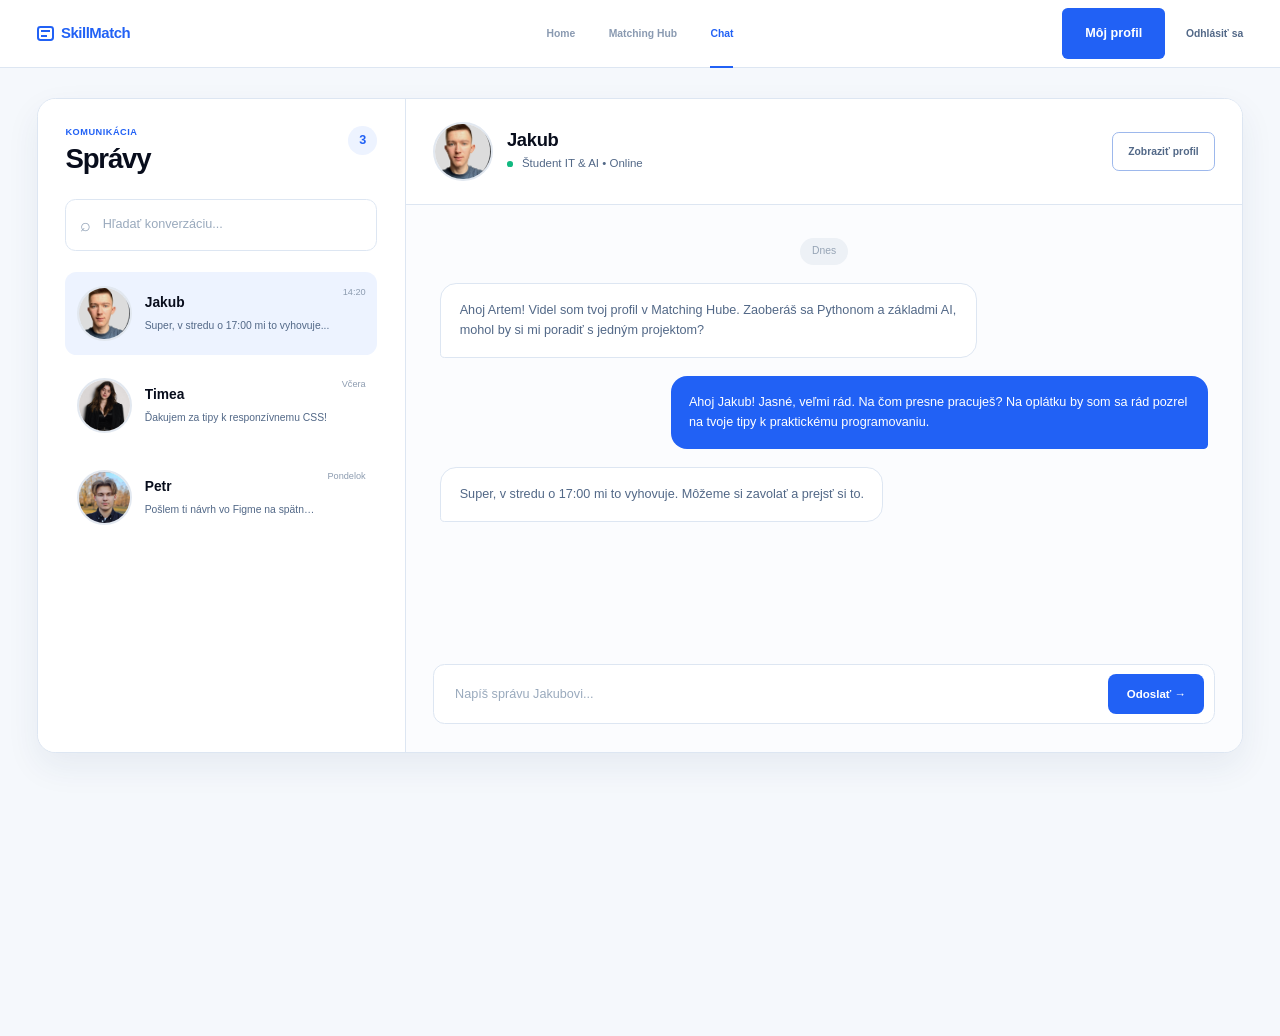
==== commit 1ac601e3: "Dokoncenie stranky Chat v cistom HTML a CSS" ====
--- a/chat.html
+++ b/chat.html
@@ -11,51 +11,29 @@
 	<header class="site-header">
 		<nav class="navigation container" aria-label="Hlavná navigácia">
 			<a class="brand" href="dashboard.html" aria-label="SkillMatch, dashboard"><span class="brand-mark" aria-hidden="true"><span></span><span></span></span><span>Skill<span>Match</span></span></a>
-			<div class="nav-links">
-				<a class="nav-link" href="dashboard.html">Home</a>
-				<a class="nav-link" href="matching-hub.html">Matching Hub</a>
-				<a class="nav-link is-active" href="chat.html">Chat</a>
-			</div>
-			<div class="nav-actions">
-				<a href="moj-profil.html" class="btn btn-primary">Môj profil</a>
-				<a href="index.html" class="login-link">Odhlásiť sa</a>
-			</div>
-			<button class="menu-button icon-button" type="button" aria-label="Otvoriť menu" aria-expanded="false"><span></span><span></span><span></span></button>
+			<div class="nav-links"><a class="nav-link" href="dashboard.html">Home</a><a class="nav-link" href="matching-hub.html">Matching Hub</a><a class="nav-link is-active" href="chat.html">Chat</a></div>
+			<div class="nav-actions"><a href="moj-profil.html" class="btn btn-primary">Môj profil</a><a href="index.html" class="login-link">Odhlásiť sa</a></div>
+			<button class="menu-button icon-button" type="button" aria-label="Menu"><span></span><span></span><span></span></button>
 		</nav>
 	</header>
 
 	<main class="chat-page">
 		<div class="chat-main container">
-			<section class="chat-heading" aria-labelledby="chat-title">
-				<div><p class="eyebrow">KOMUNIKÁCIA</p><h1 id="chat-title">Chat</h1><p>Spojte sa s ľuďmi, ktorí vám pomôžu posunúť projekt ďalej.</p></div>
-				<span class="active-contacts"><i></i> 3 aktívne kontakty</span>
-			</section>
-
-			<section class="chat-shell" aria-label="Správy">
-				<aside class="conversation-panel" aria-label="Zoznam konverzácií">
-					<div class="conversation-heading"><div><h2>Konverzácie</h2><p>Vaše posledné správy</p></div><button class="icon-button" type="button" aria-label="Nastavenia konverzácií">⌘</button></div>
-					<p class="conversation-label">AKTÍVNE CHATY</p>
-					<div class="conversation-list">
-						<button class="conversation is-muted" type="button" data-name="Jakub (Python/AI)" data-avatar="JB"><span class="avatar avatar-dark">JB</span><span class="conversation-copy"><strong>Jakub (Python/AI)</strong><small>Jasné, pozrieme sa na to ...</small></span><time>10:42</time></button>
-						<button class="conversation is-selected" type="button" data-name="Lucia (UX dizajn)" data-avatar="LU"><span class="avatar avatar-lucia">LU<i></i></span><span class="conversation-copy"><strong>Lucia (UX dizajn)</strong><small>Pošlem ti návrh ešte dnes.</small></span><time>včera</time></button>
-						<button class="conversation" type="button" data-name="Martin (Marketing)" data-avatar="MN"><span class="avatar avatar-dark">MN</span><span class="conversation-copy"><strong>Martin (Marketing)</strong><small>Ďakujem za spätnú väzbu!</small></span><time>Po 16:20</time></button>
-						<button class="conversation" type="button" data-name="Petra (Copywriting)" data-avatar="PK"><span class="avatar avatar-petra">PK</span><span class="conversation-copy"><strong>Petra (Copywriting)</strong><small>To znie výborne, dohodnuté.</small></span><time>Ne 09:12</time></button>
+			<section class="chat-layout" aria-label="Správy">
+				<aside class="chat-sidebar" aria-label="Zoznam konverzácií">
+					<div class="chat-sidebar-heading"><div><p class="eyebrow">KOMUNIKÁCIA</p><h1>Správy</h1></div><span class="chat-count">3</span></div>
+					<label class="chat-search"><span aria-hidden="true">⌕</span><input type="text" placeholder="Hľadať konverzáciu..." aria-label="Hľadať konverzáciu..."></label>
+					<div class="chat-conversations">
+						<a class="chat-conversation is-active" href="chat.html"><div class="avatar-circle-wrap"><img src="img/jakub.png" alt="Jakub"></div><span class="chat-conversation-copy"><strong>Jakub</strong><small>Super, v stredu o 17:00 mi to vyhovuje...</small></span><time>14:20</time></a>
+						<a class="chat-conversation" href="chat.html"><div class="avatar-circle-wrap"><img src="img/timea.png" alt="Timea"></div><span class="chat-conversation-copy"><strong>Timea</strong><small>Ďakujem za tipy k responzívnemu CSS!</small></span><time>Včera</time></a>
+						<a class="chat-conversation" href="chat.html"><div class="avatar-circle-wrap"><img src="img/petr.png" alt="Petr"></div><span class="chat-conversation-copy"><strong>Petr</strong><small>Pošlem ti návrh vo Figme na spätnú väzbu.</small></span><time>Pondelok</time></a>
 					</div>
 				</aside>
 
-				<section class="message-panel" aria-label="Konverzácia s Luciou">
-					<header class="message-header"><span class="avatar avatar-lucia">LU<i></i></span><div><h2>Lucia (UX dizajn)</h2><p><i></i> Online teraz</p></div><button class="icon-button" type="button" aria-label="Ďalšie možnosti">⋮</button></header>
-					<div class="message-history">
-						<span class="message-date">Dnes</span>
-						<div class="message received">Ahoj Lucia tu ešte nie je dostupná v tomto náhľade.<time>09:08</time></div>
-					</div>
-					<form class="message-composer">
-						<button class="icon-button attachment-button" type="button" aria-label="Priložiť súbor">⌕</button>
-						<input type="text" placeholder="Napíšte správu..." aria-label="Napíšte správu...">
-						<button class="icon-button emoji-button" type="button" aria-label="Pridať emoji">☻</button>
-						<button class="send-button" type="submit" aria-label="Odoslať správu">➤</button>
-					</form>
-					<p class="composer-note">Správa bude odoslaná okamžite</p>
+				<section class="chat-window" aria-label="Konverzácia s Jakubom">
+					<header class="chat-window-header"><div class="avatar-circle-wrap"><img src="img/jakub.png" alt="Jakub"></div><div><h2>Jakub</h2><p><span class="online-dot"></span> Študent IT &amp; AI • Online</p></div><a class="button button-secondary" href="profil-jakub.html">Zobraziť profil</a></header>
+					<div class="chat-messages"><span class="chat-date">Dnes</span><div class="msg-incoming">Ahoj Artem! Videl som tvoj profil v Matching Hube. Zaoberáš sa Pythonom a základmi AI, mohol by si mi poradiť s jedným projektom?</div><div class="msg-outgoing">Ahoj Jakub! Jasné, veľmi rád. Na čom presne pracuješ? Na oplátku by som sa rád pozrel na tvoje tipy k praktickému programovaniu.</div><div class="msg-incoming">Super, v stredu o 17:00 mi to vyhovuje. Môžeme si zavolať a prejsť si to.</div></div>
+					<form action="chat.html" class="chat-input-form"><input type="text" placeholder="Napíš správu Jakubovi..." aria-label="Napíš správu Jakubovi..." required><button type="submit">Odoslať →</button></form>
 				</section>
 			</section>
 		</div>
--- a/styles.css
+++ b/styles.css
@@ -60,6 +60,7 @@
 .registration-card { width: min(100%, 430px); margin: 0 auto; padding: 25px 27px 27px; border: 1px solid var(--line); border-radius: 7px; background: #fff; box-shadow: 0 12px 30px rgba(24, 55, 100, .06); }
 .registration-heading { margin-bottom: 20px; text-align: center; }.registration-heading h1 { margin: 5px 0 7px; font-size: 27px; letter-spacing: -1.5px; }.registration-heading p:not(.eyebrow) { margin: 0; color: var(--muted); font-size: 8px; }
 .registration-form { display: grid; gap: 12px; }.registration-field { display: grid; gap: 5px; }.registration-field label { color: var(--ink); font-size: 8px; font-weight: 700; }.registration-field input, .registration-field textarea { width: 100%; padding: 9px 10px; border: 1px solid var(--line); border-radius: 5px; outline: 0; background: #fff; color: var(--ink); font: inherit; font-size: 8px; }.registration-field textarea { min-height: 58px; resize: vertical; }.registration-field input:focus, .registration-field textarea:focus { border-color: var(--blue); box-shadow: 0 0 0 3px rgba(33, 97, 245, .1); }.registration-submit { width: 100%; margin-top: 5px; border: 0; cursor: pointer; }
+.registration-switch { margin: 16px 0 0; color: var(--muted); font-size: 9px; text-align: center; }.registration-switch a { color: var(--blue); font-weight: 700; }
 
 .hero { min-height: 365px; display: grid; grid-template-columns: 1fr 1fr; align-items: center; gap: 40px; }
 .dashboard-heading { padding: 48px 0 25px; }.dashboard-heading h1 { margin: 5px 0 8px; font-size: 30px; letter-spacing: -1.6px; }.dashboard-heading > p:last-child { margin: 0; color: var(--muted); font-size: 9px; }.dashboard-recommendations { padding-bottom: 55px; }.dashboard-recommendations .profile-grid { margin-top: 16px; }.dashboard-link { margin-top: 20px; }
@@ -225,6 +226,14 @@
 .chat-body { background: var(--pale); }
 .chat-page { min-height: calc(100vh - 58px); }
 .chat-main { padding-top: 26px; padding-bottom: 52px; }
+.chat-layout { display: grid; grid-template-columns: 320px minmax(0, 1fr); min-height: 570px; overflow: hidden; border: 1px solid var(--line); border-radius: 16px; background: #fff; box-shadow: 0 12px 30px rgba(24, 55, 100, .07); }
+.chat-sidebar { padding: 24px; border-right: 1px solid var(--line); background: #fff; }
+.chat-sidebar-heading { display: flex; align-items: start; justify-content: space-between; }.chat-sidebar-heading h1 { margin: 4px 0 0; font-size: 24px; letter-spacing: -1px; }.chat-count { display: grid; place-items: center; width: 25px; height: 25px; border-radius: 50%; background: #edf3ff; color: var(--blue); font-size: 11px; font-weight: 800; }
+.chat-search { display: flex; align-items: center; gap: 8px; margin: 23px 0 18px; padding: 10px 12px; border: 1px solid var(--line); border-radius: 9px; color: #94a4b8; }.chat-search input { width: 100%; border: 0; outline: 0; color: var(--ink); font: inherit; font-size: 11px; }.chat-search input::placeholder { color: #9aaabd; }
+.chat-conversations { display: grid; gap: 8px; }.chat-conversation { display: flex; align-items: center; gap: 11px; min-width: 0; padding: 12px 10px; border-radius: 10px; color: var(--ink); }.chat-conversation.is-active { background: #edf3ff; }.chat-conversation:hover { background: #f5f8fc; }.chat-sidebar .avatar-circle-wrap { width: 48px; height: 48px; }.chat-conversation-copy { min-width: 0; flex: 1; }.chat-conversation-copy strong, .chat-conversation-copy small { display: block; overflow: hidden; text-overflow: ellipsis; white-space: nowrap; }.chat-conversation-copy strong { font-size: 12px; }.chat-conversation-copy small { margin-top: 4px; color: var(--muted); font-size: 9px; }.chat-conversation time { align-self: start; color: #8d9cb0; font-size: 8px; white-space: nowrap; }
+.chat-window { display: flex; min-width: 0; flex-direction: column; background: #fbfcfe; }.chat-window-header { display: flex; align-items: center; gap: 12px; padding: 20px 24px; border-bottom: 1px solid var(--line); background: #fff; }.chat-window-header .avatar-circle-wrap { width: 52px; height: 52px; }.chat-window-header h2 { margin: 0; font-size: 16px; letter-spacing: -.3px; }.chat-window-header p { display: flex; align-items: center; gap: 5px; margin: 4px 0 0; color: var(--muted); font-size: 10px; }.chat-window-header .button { min-height: 34px; margin-left: auto; padding: 8px 13px; font-size: 9px; }
+.chat-messages { display: flex; flex: 1; flex-direction: column; gap: 16px; overflow-y: auto; padding: 28px 30px; }.chat-date { align-self: center; padding: 5px 10px; border-radius: 999px; background: #edf1f6; color: #96a4b5; font-size: 9px; }.msg-incoming, .msg-outgoing { max-width: min(70%, 560px); padding: 14px 16px; border-radius: 14px; font-size: 11px; line-height: 1.6; }.msg-incoming { align-self: flex-start; border: 1px solid var(--line); border-bottom-left-radius: 4px; background: #fff; color: var(--muted); }.msg-outgoing { align-self: flex-end; border-bottom-right-radius: 4px; background: var(--blue); color: #fff; }
+.chat-input-form { display: flex; gap: 10px; margin: 0 24px 24px; padding: 8px; border: 1px solid var(--line); border-radius: 10px; background: #fff; }.chat-input-form input { min-width: 0; flex: 1; padding: 8px 10px; border: 0; outline: 0; color: var(--ink); font: inherit; font-size: 11px; }.chat-input-form input::placeholder { color: #9aaabd; }.chat-input-form button { padding: 10px 16px; border: 0; border-radius: 7px; background: var(--blue); color: #fff; cursor: pointer; font-size: 10px; font-weight: 700; }.chat-input-form button:hover { background: var(--blue-dark); }
 .chat-heading { display: flex; justify-content: space-between; align-items: end; gap: 20px; margin-bottom: 14px; }
 .chat-heading h1 { margin: 4px 0 5px; font-size: 27px; letter-spacing: -1.5px; }
 .chat-heading p:not(.eyebrow) { margin: 0; color: var(--muted); font-size: 8px; }
@@ -244,3 +253,7 @@
 @media (max-width: 450px) {
   .conversation-list { grid-template-columns: 1fr; }.conversation:nth-child(n + 3) { display: flex; }.chat-shell { min-height: 560px; }
 }
+
+@media (max-width: 700px) {
+  .chat-main { padding-top: 20px; padding-bottom: 30px; }.chat-layout { grid-template-columns: 1fr; min-height: 720px; }.chat-sidebar { border-right: 0; border-bottom: 1px solid var(--line); }.chat-conversations { grid-template-columns: 1fr; }.chat-window { min-height: 430px; }.chat-window-header { padding: 16px; }.chat-window-header .button { padding: 8px 10px; }.chat-messages { padding: 20px 16px; }.msg-incoming, .msg-outgoing { max-width: 86%; }.chat-input-form { margin: 0 16px 16px; }
+}
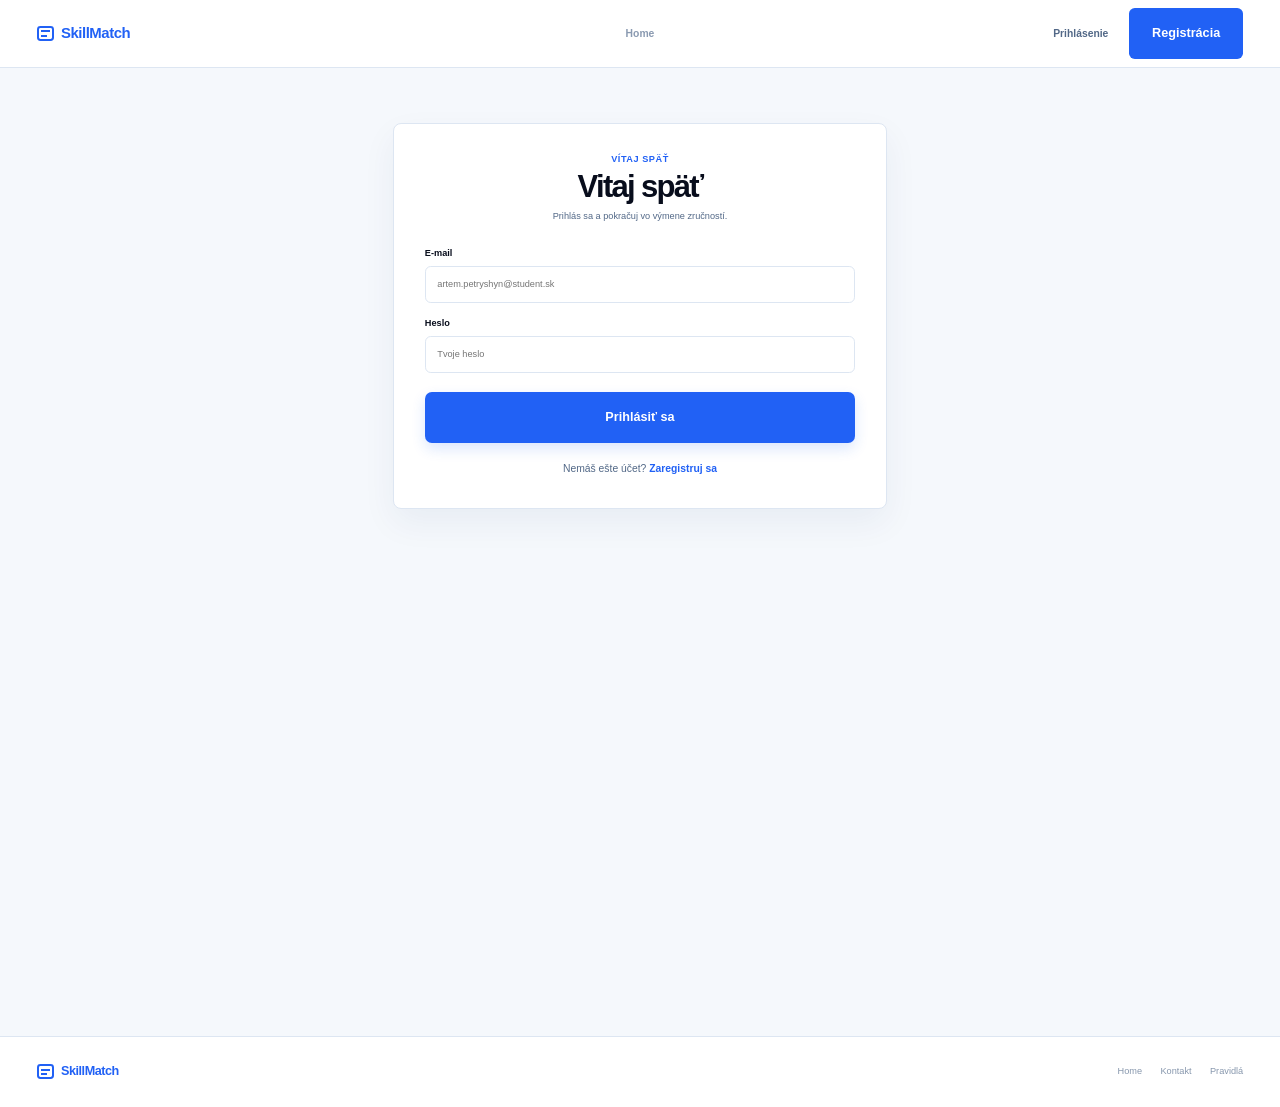
==== commit 67dd8c74: "Funkcna registracia, prihlasenie a uprava profilu s fotkou" ====
--- a/chat.html
+++ b/chat.html
@@ -38,5 +38,6 @@
 			</section>
 		</div>
 	</main>
+	<script src="script.js"></script>
 </body>
 </html>
--- a/styles.css
+++ b/styles.css
@@ -47,6 +47,9 @@
 .btn { display: inline-flex; align-items: center; justify-content: center; min-height: 30px; padding: 7px 11px; border-radius: 5px; font-size: 9px; font-weight: 700; }
 .btn-primary { background: var(--blue); color: #fff; }
 .btn-primary:hover { background: var(--blue-dark); }
+.btn-secondary { border: 1px solid var(--line); background: #fff; color: var(--ink); }.btn-secondary:hover { border-color: var(--blue); color: var(--blue); }
+.profile-heading-actions { display: flex; align-items: center; gap: 12px; }
+.modal-overlay { position: fixed; inset: 0; z-index: 20; display: none; place-items: center; padding: 20px; background: rgba(8, 13, 28, .58); }.modal-box { max-width: 540px; width: 92%; max-height: 85vh; overflow-y: auto; padding: 28px; border-radius: 16px; background: #fff; box-shadow: 0 20px 55px rgba(8, 13, 28, .22); }.modal-box h2 { margin-bottom: 18px; }.modal-actions { display: flex; justify-content: flex-end; gap: 12px; margin-top: 8px; }.empty-hint { color: #8797ad !important; }
 .login-link { color: var(--muted); font-size: 9px; font-weight: 700; }
 .login-link:hover { color: var(--blue); }
 .login-button, .logout-button { color: var(--muted); font-size: 9px; font-weight: 700; }
@@ -195,7 +198,7 @@
 .profile-about h2 { margin: 0 0 4px; font-size: 10px; }.profile-about p { max-width: 310px; margin: 0; color: var(--muted); font-size: 7px; line-height: 1.55; }.profile-about .about-copy { margin-top: 6px; }.profile-edit { align-self: flex-start; margin-left: auto; white-space: nowrap; font-size: 8px; }
 .public-profile-copy { margin-top: 8px !important; color: var(--muted) !important; font-size: 8px !important; line-height: 1.6 !important; }
 .profile-input { width: 100%; padding: 7px 8px; border: 1px solid var(--line); border-radius: 4px; outline: 0; background: #fff; color: var(--ink); font: inherit; font-size: 8px; }.profile-input:focus { border-color: var(--blue); box-shadow: 0 0 0 3px rgba(33, 97, 245, .1); }.profile-name-input { margin: 4px 0; font-size: 18px; font-weight: 800; }.profile-photo-input { flex: 0 0 125px; }.profile-location-input { width: 130px; }
-.profile-photo.has-image::before, .profile-photo.has-image::after { display: none; }.profile-photo-image { display: block; width: 100%; height: 100%; object-fit: cover; }
+.profile-photo.has-image::before, .profile-photo.has-image::after { display: none; }.profile-photo-image { display: block; width: 100%; height: 100%; object-fit: cover; border-radius: inherit; }.profile-photo img { width: 100%; height: 100%; object-fit: cover; border-radius: inherit; display: block; }.profile-photo { overflow: hidden; }
 .profile-offerings { display: grid; grid-template-columns: 1fr 1fr; gap: 10px; margin-top: 11px; }.offering-card { padding: 12px; }.offering-card h2 { margin-bottom: 3px; font-size: 10px; }.offering-card > p { margin-bottom: 9px; color: #8999ad; font-size: 7px; }.offering-list { display: grid; gap: 7px; margin: 0; padding: 0; list-style: none; }.offering-list li { display: flex; align-items: center; gap: 7px; color: var(--muted); font-size: 7px; }.offering-list li::before { display: grid; place-items: center; width: 12px; height: 12px; border-radius: 50%; background: #e9f8f2; color: var(--green); content: "✓"; font-size: 7px; font-weight: 800; }.looking-list li::before { background: #fff3da; color: #e5a600; content: "↗"; }
 .portfolio-card { min-height: 189px; padding: 13px; border-radius: 5px; background: #04091b; color: #fff; }.portfolio-card .eyebrow { color: #55a1ff; }.portfolio-card h2 { margin: 3px 0 5px; font-size: 13px; letter-spacing: -.4px; }.portfolio-card p { margin-bottom: 11px; color: #a7b7d0; font-size: 7px; line-height: 1.5; }.portfolio-links { display: grid; gap: 5px; }.portfolio-link { display: flex; align-items: center; gap: 6px; padding: 6px; border: 1px solid #29334b; border-radius: 4px; color: #fff; font-size: 7px; }.portfolio-link strong { margin-right: auto; }.portfolio-link small { color: #91a1bb; font-size: 6px; }.portfolio-icon { display: grid; place-items: center; width: 15px; height: 15px; border-radius: 3px; background: #273149; color: #fff; font-size: 8px; }.portfolio-link:nth-child(2) .portfolio-icon { background: #bf36f5; }.portfolio-link:nth-child(3) .portfolio-icon { background: #2778ee; }
 .social-edit-fields { display: grid; gap: 7px; margin-top: 12px; }.social-edit-fields label { display: grid; gap: 3px; color: #a7b7d0; font-size: 7px; }.social-edit-fields .profile-input { border-color: #29334b; background: #101a31; color: #fff; }.social-edit-fields .profile-input::placeholder { color: #71819b; }
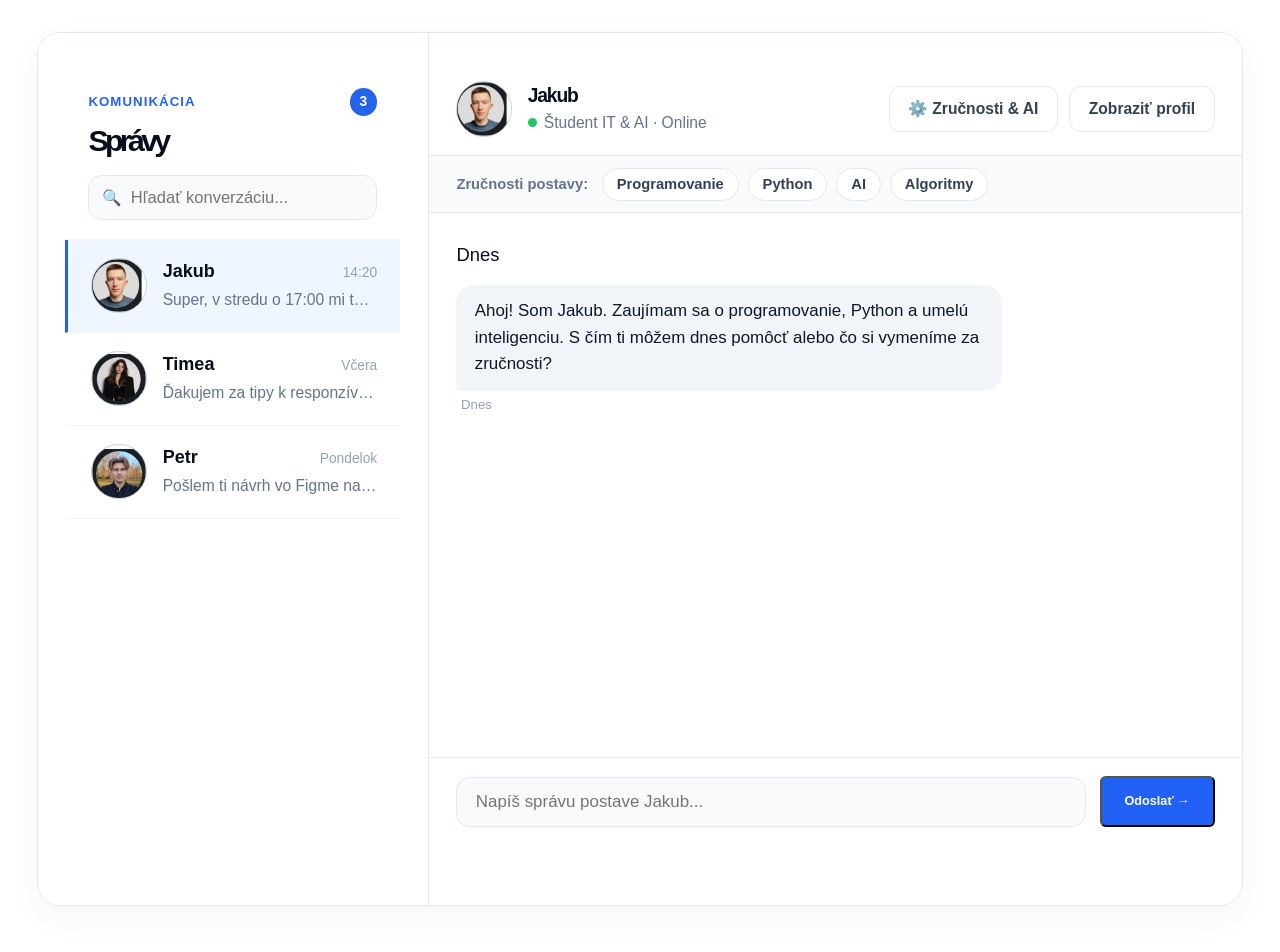
==== commit fc78e7f1: "update" ====
--- a/chat.html
+++ b/chat.html
@@ -1,43 +1,604 @@
-<!doctype html>
+<!DOCTYPE html>
 <html lang="sk">
 <head>
-	<meta charset="utf-8">
-	<meta name="viewport" content="width=device-width, initial-scale=1">
-	<meta name="description" content="Chat na platforme SkillMatch.">
-	<title>Chat — SkillMatch</title>
-	<link rel="stylesheet" href="styles.css">
+  <meta charset="UTF-8">
+  <meta name="viewport" content="width=device-width, initial-scale=1.0">
+  <title>Chat — SkillMatch</title>
+  <link rel="stylesheet" href="styles.css">
+  <style>
+    /* Komponenty chatu bez prepisovania písma a pozadia zo styles.css */
+    .chat-section {
+      padding: 28px 0 40px;
+    }
+
+    .chat-layout {
+      display: grid;
+      grid-template-columns: 340px 1fr;
+      background: #ffffff;
+      border: 1px solid #e2e8f0;
+      border-radius: 20px;
+      box-shadow: 0 10px 30px rgba(15, 23, 42, 0.04);
+      height: calc(100vh - 140px);
+      min-height: 600px;
+      overflow: hidden;
+    }
+
+    /* Ľavý stĺpec */
+    .chat-sidebar {
+      border-right: 1px solid #e2e8f0;
+      display: flex;
+      flex-direction: column;
+      background: #ffffff;
+      min-width: 0;
+    }
+
+    .chat-sidebar-top {
+      padding: 24px 20px 16px;
+      border-bottom: 1px solid #f1f5f9;
+    }
+
+    .chat-eyebrow-row {
+      display: flex;
+      align-items: center;
+      justify-content: space-between;
+      margin-bottom: 6px;
+    }
+
+    .chat-eyebrow {
+      font-size: 0.72rem;
+      font-weight: 700;
+      letter-spacing: 0.08em;
+      text-transform: uppercase;
+      color: #2563eb;
+    }
+
+    .chat-badge-count {
+      background: #2563eb;
+      color: #ffffff;
+      font-size: 0.75rem;
+      font-weight: 700;
+      width: 24px;
+      height: 24px;
+      border-radius: 999px;
+      display: inline-flex;
+      align-items: center;
+      justify-content: center;
+    }
+
+    .chat-sidebar-top h1 {
+      margin: 0 0 14px;
+      font-size: 1.65rem;
+      line-height: 1.2;
+    }
+
+    .chat-search-wrap {
+      position: relative;
+    }
+
+    .chat-search-wrap input {
+      width: 100%;
+      box-sizing: border-box;
+      padding: 10px 14px 10px 36px;
+      border: 1px solid #e2e8f0;
+      border-radius: 12px;
+      font-family: inherit;
+      font-size: 0.9rem;
+      background: #f8fafc;
+      color: inherit;
+      outline: none;
+      transition: border-color 0.2s, background 0.2s;
+    }
+
+    .chat-search-wrap input:focus {
+      border-color: #2563eb;
+      background: #ffffff;
+    }
+
+    .chat-search-icon {
+      position: absolute;
+      left: 12px;
+      top: 50%;
+      transform: translateY(-50%);
+      color: #94a3b8;
+      font-size: 0.85rem;
+      pointer-events: none;
+    }
+
+    .chat-list {
+      flex: 1;
+      overflow-y: auto;
+    }
+
+    .chat-item {
+      display: flex;
+      align-items: center;
+      gap: 14px;
+      padding: 16px 20px;
+      border-bottom: 1px solid #f1f5f9;
+      border-left: 3px solid transparent;
+      cursor: pointer;
+      transition: background 0.15s ease;
+    }
+
+    .chat-item:hover {
+      background: #f8fafc;
+    }
+
+    .chat-item.active {
+      background: #eff6ff;
+      border-left-color: #2563eb;
+    }
+
+    /* Jednotný rozmer všetkých fotiek (zoznam aj hlavička chatu) */
+    .chat-avatar {
+      width: 48px;
+      height: 48px;
+      min-width: 48px;
+      border-radius: 50%;
+      overflow: hidden;
+      background: #e2e8f0;
+      border: 1px solid #cbd5e1;
+      flex-shrink: 0;
+    }
+
+    .chat-avatar img {
+      width: 100%;
+      height: 100%;
+      object-fit: cover;
+      object-position: center top;
+      display: block;
+    }
+
+    .chat-item-info {
+      flex: 1;
+      min-width: 0;
+    }
+
+    .chat-item-header {
+      display: flex;
+      justify-content: space-between;
+      align-items: baseline;
+      gap: 8px;
+      margin-bottom: 3px;
+    }
+
+    .chat-item-header h3 {
+      margin: 0;
+      font-size: 0.98rem;
+      line-height: 1.3;
+    }
+
+    .chat-time {
+      font-size: 0.75rem;
+      color: #94a3b8;
+      flex-shrink: 0;
+    }
+
+    .chat-preview {
+      margin: 0;
+      font-size: 0.85rem;
+      color: #64748b;
+      white-space: nowrap;
+      overflow: hidden;
+      text-overflow: ellipsis;
+    }
+
+    /* Pravý stĺpec */
+    .chat-main {
+      display: flex;
+      flex-direction: column;
+      background: #ffffff;
+      min-width: 0;
+    }
+
+    .chat-header {
+      padding: 16px 24px;
+      border-bottom: 1px solid #e2e8f0;
+      display: flex;
+      align-items: center;
+      justify-content: space-between;
+      gap: 16px;
+    }
+
+    .chat-header-left {
+      display: flex;
+      align-items: center;
+      gap: 14px;
+      min-width: 0;
+    }
+
+    .chat-header-title h2 {
+      margin: 0 0 2px;
+      font-size: 1.05rem;
+      line-height: 1.25;
+    }
+
+    .chat-status {
+      margin: 0;
+      font-size: 0.85rem;
+      color: #64748b;
+      display: flex;
+      align-items: center;
+      gap: 6px;
+    }
+
+    .status-dot {
+      width: 8px;
+      height: 8px;
+      border-radius: 50%;
+      background: #22c55e;
+      display: inline-block;
+    }
+
+    .chat-header-actions {
+      display: flex;
+      align-items: center;
+      gap: 10px;
+      flex-shrink: 0;
+    }
+
+    .chat-btn-outline {
+      padding: 9px 16px;
+      border-radius: 10px;
+      border: 1px solid #e2e8f0;
+      background: #ffffff;
+      color: #334155;
+      font-family: inherit;
+      font-size: 0.85rem;
+      font-weight: 600;
+      text-decoration: none;
+      cursor: pointer;
+      transition: background 0.15s ease, border-color 0.15s ease;
+    }
+
+    .chat-btn-outline:hover {
+      background: #f8fafc;
+      border-color: #cbd5e1;
+    }
+
+    /* Lišta so skillmi postavy */
+    .persona-skills-bar {
+      padding: 10px 24px;
+      background: #f8fafc;
+      border-bottom: 1px solid #e2e8f0;
+      display: flex;
+      align-items: center;
+      flex-wrap: wrap;
+      gap: 8px;
+    }
+
+    .skills-bar-label {
+      font-size: 0.8rem;
+      font-weight: 600;
+      color: #64748b;
+      margin-right: 4px;
+    }
+
+    .chat-skill-pill {
+      display: inline-flex;
+      align-items: center;
+      padding: 4px 12px;
+      border-radius: 999px;
+      background: #ffffff;
+      border: 1px solid #e2e8f0;
+      color: #334155;
+      font-size: 0.8rem;
+      font-weight: 600;
+    }
+
+    /* Správy */
+    .chat-messages {
+      flex: 1;
+      padding: 24px;
+      overflow-y: auto;
+      display: flex;
+      flex-direction: column;
+      gap: 14px;
+    }
+
+    .chat-date-pill {
+      align-self: center;
+      background: #f1f5f9;
+      color: #64748b;
+      font-size: 0.78rem;
+      font-weight: 600;
+      padding: 4px 14px;
+      border-radius: 999px;
+      margin-bottom: 4px;
+    }
+
+    .message-row {
+      display: flex;
+      flex-direction: column;
+      max-width: 72%;
+    }
+
+    .message-row.incoming {
+      align-self: flex-start;
+    }
+
+    .message-row.outgoing {
+      align-self: flex-end;
+    }
+
+    .message-bubble {
+      padding: 12px 16px;
+      border-radius: 16px;
+      font-size: 0.92rem;
+      line-height: 1.55;
+      word-wrap: break-word;
+    }
+
+    .message-row.incoming .message-bubble {
+      background: #f1f5f9;
+      color: #0f172a;
+      border-bottom-left-radius: 4px;
+    }
+
+    .message-row.outgoing .message-bubble {
+      background: #2563eb;
+      color: #ffffff;
+      border-bottom-right-radius: 4px;
+    }
+
+    .message-time {
+      font-size: 0.72rem;
+      color: #94a3b8;
+      margin-top: 4px;
+      padding: 0 4px;
+    }
+
+    .message-row.outgoing .message-time {
+      text-align: right;
+    }
+
+    /* Vstupné pole */
+    .chat-footer {
+      padding: 16px 24px;
+      border-top: 1px solid #e2e8f0;
+      background: #ffffff;
+    }
+
+    .chat-form {
+      display: flex;
+      align-items: center;
+      gap: 12px;
+    }
+
+    .chat-form input {
+      flex: 1;
+      padding: 12px 16px;
+      border: 1px solid #e2e8f0;
+      border-radius: 12px;
+      font-family: inherit;
+      font-size: 0.92rem;
+      background: #f8fafc;
+      color: inherit;
+      outline: none;
+    }
+
+    .chat-form input:focus {
+      border-color: #2563eb;
+      background: #ffffff;
+    }
+
+    /* Modálne okno AI nastavení */
+    .ai-modal-overlay {
+      position: fixed;
+      inset: 0;
+      background: rgba(15, 23, 42, 0.45);
+      display: none;
+      align-items: center;
+      justify-content: center;
+      z-index: 1000;
+      padding: 16px;
+    }
+
+    .ai-modal-card {
+      background: #ffffff;
+      border-radius: 20px;
+      width: 100%;
+      max-width: 500px;
+      padding: 28px;
+      box-shadow: 0 20px 40px rgba(15, 23, 42, 0.15);
+    }
+
+    .ai-modal-card h3 {
+      margin: 0 0 6px;
+      font-size: 1.25rem;
+    }
+
+    .ai-modal-desc {
+      margin: 0 0 18px;
+      font-size: 0.88rem;
+      color: #64748b;
+    }
+
+    .ai-field {
+      margin-bottom: 14px;
+    }
+
+    .ai-field label {
+      display: block;
+      font-size: 0.85rem;
+      font-weight: 600;
+      margin-bottom: 6px;
+    }
+
+    .ai-field input {
+      width: 100%;
+      box-sizing: border-box;
+      padding: 10px 14px;
+      border: 1px solid #cbd5e1;
+      border-radius: 10px;
+      font-family: inherit;
+      font-size: 0.92rem;
+    }
+
+    .ai-modal-footer {
+      display: flex;
+      justify-content: space-between;
+      align-items: center;
+      gap: 10px;
+      margin-top: 20px;
+    }
+
+    @media (max-width: 860px) {
+      .chat-layout {
+        grid-template-columns: 1fr;
+        height: auto;
+      }
+      .chat-sidebar {
+        border-right: none;
+        border-bottom: 1px solid #e2e8f0;
+      }
+      .chat-messages {
+        min-height: 360px;
+      }
+    }
+  </style>
 </head>
-<body class="chat-body">
-	<header class="site-header">
-		<nav class="navigation container" aria-label="Hlavná navigácia">
-			<a class="brand" href="dashboard.html" aria-label="SkillMatch, dashboard"><span class="brand-mark" aria-hidden="true"><span></span><span></span></span><span>Skill<span>Match</span></span></a>
-			<div class="nav-links"><a class="nav-link" href="dashboard.html">Home</a><a class="nav-link" href="matching-hub.html">Matching Hub</a><a class="nav-link is-active" href="chat.html">Chat</a></div>
-			<div class="nav-actions"><a href="moj-profil.html" class="btn btn-primary">Môj profil</a><a href="index.html" class="login-link">Odhlásiť sa</a></div>
-			<button class="menu-button icon-button" type="button" aria-label="Menu"><span></span><span></span><span></span></button>
-		</nav>
-	</header>
-
-	<main class="chat-page">
-		<div class="chat-main container">
-			<section class="chat-layout" aria-label="Správy">
-				<aside class="chat-sidebar" aria-label="Zoznam konverzácií">
-					<div class="chat-sidebar-heading"><div><p class="eyebrow">KOMUNIKÁCIA</p><h1>Správy</h1></div><span class="chat-count">3</span></div>
-					<label class="chat-search"><span aria-hidden="true">⌕</span><input type="text" placeholder="Hľadať konverzáciu..." aria-label="Hľadať konverzáciu..."></label>
-					<div class="chat-conversations">
-						<a class="chat-conversation is-active" href="chat.html"><div class="avatar-circle-wrap"><img src="img/jakub.png" alt="Jakub"></div><span class="chat-conversation-copy"><strong>Jakub</strong><small>Super, v stredu o 17:00 mi to vyhovuje...</small></span><time>14:20</time></a>
-						<a class="chat-conversation" href="chat.html"><div class="avatar-circle-wrap"><img src="img/timea.png" alt="Timea"></div><span class="chat-conversation-copy"><strong>Timea</strong><small>Ďakujem za tipy k responzívnemu CSS!</small></span><time>Včera</time></a>
-						<a class="chat-conversation" href="chat.html"><div class="avatar-circle-wrap"><img src="img/petr.png" alt="Petr"></div><span class="chat-conversation-copy"><strong>Petr</strong><small>Pošlem ti návrh vo Figme na spätnú väzbu.</small></span><time>Pondelok</time></a>
-					</div>
-				</aside>
-
-				<section class="chat-window" aria-label="Konverzácia s Jakubom">
-					<header class="chat-window-header"><div class="avatar-circle-wrap"><img src="img/jakub.png" alt="Jakub"></div><div><h2>Jakub</h2><p><span class="online-dot"></span> Študent IT &amp; AI • Online</p></div><a class="button button-secondary" href="profil-jakub.html">Zobraziť profil</a></header>
-					<div class="chat-messages"><span class="chat-date">Dnes</span><div class="msg-incoming">Ahoj Artem! Videl som tvoj profil v Matching Hube. Zaoberáš sa Pythonom a základmi AI, mohol by si mi poradiť s jedným projektom?</div><div class="msg-outgoing">Ahoj Jakub! Jasné, veľmi rád. Na čom presne pracuješ? Na oplátku by som sa rád pozrel na tvoje tipy k praktickému programovaniu.</div><div class="msg-incoming">Super, v stredu o 17:00 mi to vyhovuje. Môžeme si zavolať a prejsť si to.</div></div>
-					<form action="chat.html" class="chat-input-form"><input type="text" placeholder="Napíš správu Jakubovi..." aria-label="Napíš správu Jakubovi..." required><button type="submit">Odoslať →</button></form>
-				</section>
-			</section>
-		</div>
-	</main>
-	<script src="script.js"></script>
+<body>
+
+  <!-- SEM VLOŽ PRESNÝ BLOK <header>...</header> ZO SÚBORU matching-hub.html (iba nastav active na Chat) -->
+
+  <main class="chat-section">
+    <div class="container">
+      <div class="chat-layout">
+        <!-- Ľavý panel -->
+        <aside class="chat-sidebar">
+          <div class="chat-sidebar-top">
+            <div class="chat-eyebrow-row">
+              <span class="chat-eyebrow">Komunikácia</span>
+              <span class="chat-badge-count">3</span>
+            </div>
+            <h1>Správy</h1>
+            <div class="chat-search-wrap">
+              <span class="chat-search-icon">🔍</span>
+              <input type="text" id="chat-search-input" placeholder="Hľadať konverzáciu...">
+            </div>
+          </div>
+
+          <div class="chat-list" id="chat-list">
+            <div class="chat-item active" data-persona="jakub">
+              <div class="chat-avatar">
+                <img src="img/jakub.png" alt="Jakub">
+              </div>
+              <div class="chat-item-info">
+                <div class="chat-item-header">
+                  <h3>Jakub</h3>
+                  <span class="chat-time">14:20</span>
+                </div>
+                <p class="chat-preview" id="preview-jakub">Super, v stredu o 17:00 mi to vyhov...</p>
+              </div>
+            </div>
+
+            <div class="chat-item" data-persona="timea">
+              <div class="chat-avatar">
+                <img src="img/timea.png" alt="Timea">
+              </div>
+              <div class="chat-item-info">
+                <div class="chat-item-header">
+                  <h3>Timea</h3>
+                  <span class="chat-time">Včera</span>
+                </div>
+                <p class="chat-preview" id="preview-timea">Ďakujem za tipy k responzívnemu...</p>
+              </div>
+            </div>
+
+            <div class="chat-item" data-persona="petr">
+              <div class="chat-avatar">
+                <img src="img/petr.png" alt="Petr">
+              </div>
+              <div class="chat-item-info">
+                <div class="chat-item-header">
+                  <h3>Petr</h3>
+                  <span class="chat-time">Pondelok</span>
+                </div>
+                <p class="chat-preview" id="preview-petr">Pošlem ti návrh vo Figme na s...</p>
+              </div>
+            </div>
+          </div>
+        </aside>
+
+        <!-- Pravý panel -->
+        <section class="chat-main">
+          <div class="chat-header">
+            <div class="chat-header-left">
+              <div class="chat-avatar">
+                <img id="active-chat-avatar" src="img/jakub.png" alt="Jakub">
+              </div>
+              <div class="chat-header-title">
+                <h2 id="active-chat-name">Jakub</h2>
+                <p class="chat-status">
+                  <span class="status-dot"></span>
+                  <span id="active-chat-role">Študent IT &amp; AI · Online</span>
+                </p>
+              </div>
+            </div>
+
+            <div class="chat-header-actions">
+              <button type="button" class="chat-btn-outline" id="open-ai-settings">⚙️ Zručnosti &amp; AI</button>
+              <a href="profil-jakub.html" class="chat-btn-outline" id="active-profile-link">Zobraziť profil</a>
+            </div>
+          </div>
+
+          <div class="persona-skills-bar" id="persona-skills-bar">
+            <span class="skills-bar-label">Zručnosti postavy:</span>
+            <span class="chat-skill-pill">Programovanie</span>
+            <span class="chat-skill-pill">Python</span>
+            <span class="chat-skill-pill">AI</span>
+          </div>
+
+          <div class="chat-messages" id="chat-messages">
+            <div class="chat-date-pill">Dnes</div>
+          </div>
+
+          <div class="chat-footer">
+            <form class="chat-form" id="chat-form">
+              <input type="text" id="chat-input" placeholder="Napíš správu postave Jakub..." autocomplete="off" required>
+              <button type="submit" class="btn btn-primary">Odoslať →</button>
+            </form>
+          </div>
+        </section>
+      </div>
+    </div>
+  </main>
+
+  <!-- Modálne okno pre nastavenie skillov a Gemini API -->
+  <div class="ai-modal-overlay" id="ai-settings-modal">
+    <div class="ai-modal-card">
+      <h3 id="modal-persona-title">Nastavenie AI postavy: Jakub</h3>
+      <p class="ai-modal-desc">Uprav zručnosti (skilly), podľa ktorých bude postava odpovedať, a zadaj svoj Gemini API kľúč.</p>
+
+      <form id="ai-settings-form">
+        <div class="ai-field">
+          <label for="persona-role-input">Pozícia / odbor postavy</label>
+          <input type="text" id="persona-role-input" placeholder="Napr. Študent IT & AI" required>
+        </div>
+
+        <div class="ai-field">
+          <label for="persona-skills-input">Zručnosti postavy (oddelené čiarkou)</label>
+          <input type="text" id="persona-skills-input" placeholder="Napr. Python, AI, Algoritmy, React" required>
+        </div>
+
+        <div class="ai-field">
+          <label for="gemini-key-input">Google Gemini API kľúč (<a href="https://aistudio.google.com/apikey" target="_blank" rel="noopener">získať kľúč</a>)</label>
+          <input type="password" id="gemini-key-input" placeholder="AIzaSy...">
+        </div>
+
+        <div class="ai-modal-footer">
+          <button type="button" class="chat-btn-outline" id="clear-history-btn" style="color: #dc2626;">Vymazať chat</button>
+          <div style="display: flex; gap: 8px;">
+            <button type="button" class="chat-btn-outline" id="close-ai-settings">Zrušiť</button>
+            <button type="submit" class="btn btn-primary">Uložiť</button>
+          </div>
+        </div>
+      </form>
+    </div>
+  </div>
+
+  <script src="script.js"></script>
+  <script src="chat.js"></script>
 </body>
-</html>
+</html>
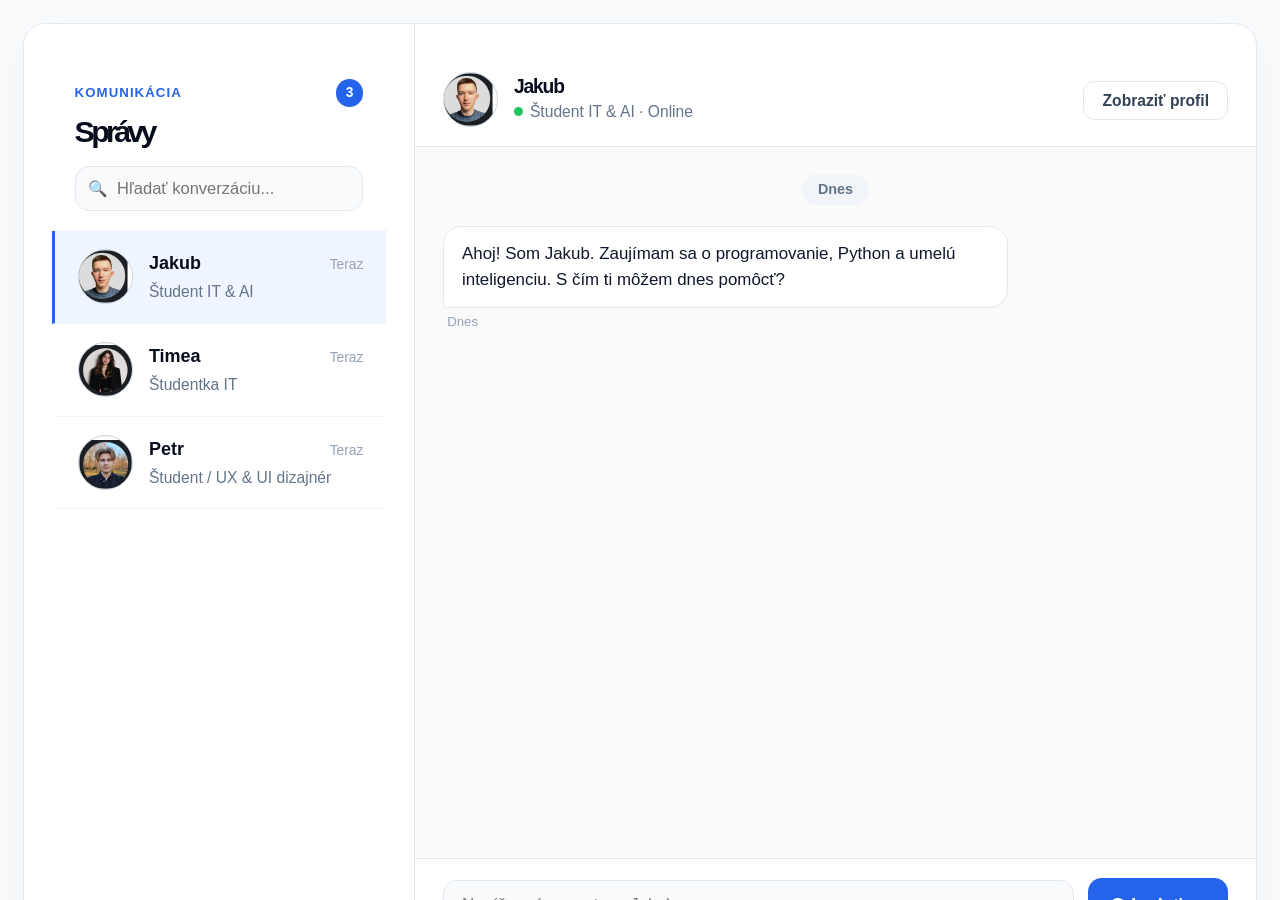
==== commit 8a42d5b3: "update chat" ====
--- a/chat.html
+++ b/chat.html
@@ -5,10 +5,24 @@
   <meta name="viewport" content="width=device-width, initial-scale=1.0">
   <title>Chat — SkillMatch</title>
   <link rel="stylesheet" href="styles.css">
+  
   <style>
-    /* Komponenty chatu bez prepisovania písma a pozadia zo styles.css */
+    /* 1. Фіксуємо сторінку, щоб вона не прокручувалася */
+    html, body {
+      margin: 0;
+      padding: 0;
+      height: 100%;
+      overflow: hidden; /* Забороняємо скрол всього вікна */
+      background: #f8fafc;
+    }
+
+    /* 2. Контейнер чату займає всю доступну висоту екрану */
     .chat-section {
-      padding: 28px 0 40px;
+      padding: 20px;
+      max-width: 1200px;
+      margin: 0 auto;
+      height: 100vh; /* 100% висоти екрану */
+      box-sizing: border-box;
     }
 
     .chat-layout {
@@ -18,587 +32,171 @@
       border: 1px solid #e2e8f0;
       border-radius: 20px;
       box-shadow: 0 10px 30px rgba(15, 23, 42, 0.04);
-      height: calc(100vh - 140px);
-      min-height: 600px;
+      height: 100%; /* Займає всю висоту .chat-section */
       overflow: hidden;
     }
 
-    /* Ľavý stĺpec */
+    /* --- Лівий стовпець --- */
     .chat-sidebar {
       border-right: 1px solid #e2e8f0;
       display: flex;
       flex-direction: column;
-      background: #ffffff;
-      min-width: 0;
+      height: 100%;
+      min-height: 0; /* Важливо для роботи скролу всередині Flexbox */
     }
 
     .chat-sidebar-top {
       padding: 24px 20px 16px;
       border-bottom: 1px solid #f1f5f9;
-    }
-
-    .chat-eyebrow-row {
-      display: flex;
-      align-items: center;
-      justify-content: space-between;
-      margin-bottom: 6px;
-    }
-
-    .chat-eyebrow {
-      font-size: 0.72rem;
-      font-weight: 700;
-      letter-spacing: 0.08em;
-      text-transform: uppercase;
-      color: #2563eb;
-    }
-
-    .chat-badge-count {
-      background: #2563eb;
-      color: #ffffff;
-      font-size: 0.75rem;
-      font-weight: 700;
-      width: 24px;
-      height: 24px;
-      border-radius: 999px;
-      display: inline-flex;
-      align-items: center;
-      justify-content: center;
-    }
-
-    .chat-sidebar-top h1 {
-      margin: 0 0 14px;
-      font-size: 1.65rem;
-      line-height: 1.2;
-    }
-
-    .chat-search-wrap {
-      position: relative;
-    }
-
-    .chat-search-wrap input {
-      width: 100%;
-      box-sizing: border-box;
-      padding: 10px 14px 10px 36px;
-      border: 1px solid #e2e8f0;
-      border-radius: 12px;
-      font-family: inherit;
-      font-size: 0.9rem;
-      background: #f8fafc;
-      color: inherit;
-      outline: none;
-      transition: border-color 0.2s, background 0.2s;
-    }
-
-    .chat-search-wrap input:focus {
-      border-color: #2563eb;
-      background: #ffffff;
-    }
-
-    .chat-search-icon {
-      position: absolute;
-      left: 12px;
-      top: 50%;
-      transform: translateY(-50%);
-      color: #94a3b8;
-      font-size: 0.85rem;
-      pointer-events: none;
-    }
-
-    .chat-list {
-      flex: 1;
-      overflow-y: auto;
-    }
-
-    .chat-item {
-      display: flex;
-      align-items: center;
-      gap: 14px;
-      padding: 16px 20px;
-      border-bottom: 1px solid #f1f5f9;
-      border-left: 3px solid transparent;
-      cursor: pointer;
-      transition: background 0.15s ease;
-    }
-
-    .chat-item:hover {
-      background: #f8fafc;
-    }
-
-    .chat-item.active {
-      background: #eff6ff;
-      border-left-color: #2563eb;
-    }
-
-    /* Jednotný rozmer všetkých fotiek (zoznam aj hlavička chatu) */
-    .chat-avatar {
-      width: 48px;
-      height: 48px;
-      min-width: 48px;
-      border-radius: 50%;
-      overflow: hidden;
-      background: #e2e8f0;
-      border: 1px solid #cbd5e1;
       flex-shrink: 0;
     }
 
-    .chat-avatar img {
-      width: 100%;
+    .chat-eyebrow-row { display: flex; align-items: center; justify-content: space-between; margin-bottom: 6px; }
+    .chat-eyebrow { font-size: 0.72rem; font-weight: 700; letter-spacing: 0.08em; text-transform: uppercase; color: #2563eb; }
+    .chat-badge-count { background: #2563eb; color: #ffffff; font-size: 0.75rem; font-weight: 700; width: 24px; height: 24px; border-radius: 999px; display: inline-flex; align-items: center; justify-content: center; }
+    .chat-sidebar-top h1 { margin: 0 0 14px; font-size: 1.65rem; line-height: 1.2; }
+
+    .chat-search-wrap { position: relative; }
+    .chat-search-wrap input { width: 100%; box-sizing: border-box; padding: 10px 14px 10px 36px; border: 1px solid #e2e8f0; border-radius: 12px; font-family: inherit; font-size: 0.9rem; background: #f8fafc; outline: none; }
+    .chat-search-icon { position: absolute; left: 12px; top: 50%; transform: translateY(-50%); color: #94a3b8; font-size: 0.85rem; }
+
+    .chat-list { flex: 1; overflow-y: auto; min-height: 0; }
+
+    .chat-item { display: flex; align-items: center; gap: 14px; padding: 16px 20px; border-bottom: 1px solid #f1f5f9; border-left: 3px solid transparent; cursor: pointer; transition: background 0.15s ease; }
+    .chat-item:hover { background: #f8fafc; }
+    .chat-item.active { background: #eff6ff; border-left-color: #2563eb; }
+
+    .chat-avatar { width: 48px; height: 48px; border-radius: 50%; overflow: hidden; background: #e2e8f0; border: 1px solid #cbd5e1; flex-shrink: 0; }
+    .chat-avatar img { width: 100%; height: 100%; object-fit: cover; object-position: center top; }
+
+    .chat-item-info { flex: 1; min-width: 0; }
+    .chat-item-header { display: flex; justify-content: space-between; align-items: baseline; margin-bottom: 3px; }
+    .chat-item-header h3 { margin: 0; font-size: 0.98rem; }
+    .chat-time { font-size: 0.75rem; color: #94a3b8; }
+    .chat-preview { margin: 0; font-size: 0.85rem; color: #64748b; white-space: nowrap; overflow: hidden; text-overflow: ellipsis; }
+
+    /* --- Правий стовпець (Чат) --- */
+    .chat-main {
+      display: flex;
+      flex-direction: column;
       height: 100%;
-      object-fit: cover;
-      object-position: center top;
-      display: block;
-    }
-
-    .chat-item-info {
-      flex: 1;
-      min-width: 0;
-    }
-
-    .chat-item-header {
-      display: flex;
-      justify-content: space-between;
-      align-items: baseline;
-      gap: 8px;
-      margin-bottom: 3px;
-    }
-
-    .chat-item-header h3 {
-      margin: 0;
-      font-size: 0.98rem;
-      line-height: 1.3;
-    }
-
-    .chat-time {
-      font-size: 0.75rem;
-      color: #94a3b8;
-      flex-shrink: 0;
-    }
-
-    .chat-preview {
-      margin: 0;
-      font-size: 0.85rem;
-      color: #64748b;
-      white-space: nowrap;
-      overflow: hidden;
-      text-overflow: ellipsis;
-    }
-
-    /* Pravý stĺpec */
-    .chat-main {
-      display: flex;
-      flex-direction: column;
-      background: #ffffff;
-      min-width: 0;
-    }
-
+      min-height: 0; /* Важливо! */
+    }
+
+    /* 3. Шапка не стискається */
     .chat-header {
       padding: 16px 24px;
       border-bottom: 1px solid #e2e8f0;
       display: flex;
       align-items: center;
       justify-content: space-between;
-      gap: 16px;
-    }
-
-    .chat-header-left {
-      display: flex;
-      align-items: center;
-      gap: 14px;
-      min-width: 0;
-    }
-
-    .chat-header-title h2 {
-      margin: 0 0 2px;
-      font-size: 1.05rem;
-      line-height: 1.25;
-    }
-
-    .chat-status {
-      margin: 0;
-      font-size: 0.85rem;
-      color: #64748b;
-      display: flex;
-      align-items: center;
-      gap: 6px;
-    }
-
-    .status-dot {
-      width: 8px;
-      height: 8px;
-      border-radius: 50%;
-      background: #22c55e;
-      display: inline-block;
-    }
-
-    .chat-header-actions {
-      display: flex;
-      align-items: center;
-      gap: 10px;
-      flex-shrink: 0;
-    }
-
-    .chat-btn-outline {
-      padding: 9px 16px;
-      border-radius: 10px;
-      border: 1px solid #e2e8f0;
-      background: #ffffff;
-      color: #334155;
-      font-family: inherit;
-      font-size: 0.85rem;
-      font-weight: 600;
-      text-decoration: none;
-      cursor: pointer;
-      transition: background 0.15s ease, border-color 0.15s ease;
-    }
-
-    .chat-btn-outline:hover {
-      background: #f8fafc;
-      border-color: #cbd5e1;
-    }
-
-    /* Lišta so skillmi postavy */
-    .persona-skills-bar {
-      padding: 10px 24px;
-      background: #f8fafc;
-      border-bottom: 1px solid #e2e8f0;
-      display: flex;
-      align-items: center;
-      flex-wrap: wrap;
-      gap: 8px;
-    }
-
-    .skills-bar-label {
-      font-size: 0.8rem;
-      font-weight: 600;
-      color: #64748b;
-      margin-right: 4px;
-    }
-
-    .chat-skill-pill {
-      display: inline-flex;
-      align-items: center;
-      padding: 4px 12px;
-      border-radius: 999px;
-      background: #ffffff;
-      border: 1px solid #e2e8f0;
-      color: #334155;
-      font-size: 0.8rem;
-      font-weight: 600;
-    }
-
-    /* Správy */
+      flex-shrink: 0; /* Забороняємо шапці зникати */
+    }
+
+    .chat-header-left { display: flex; align-items: center; gap: 14px; }
+    .chat-header-title h2 { margin: 0 0 2px; font-size: 1.05rem; }
+    .chat-status { margin: 0; font-size: 0.85rem; color: #64748b; display: flex; align-items: center; gap: 6px; }
+    .status-dot { width: 8px; height: 8px; border-radius: 50%; background: #22c55e; display: inline-block; }
+    .chat-btn-outline { padding: 9px 16px; border-radius: 10px; border: 1px solid #e2e8f0; background: #ffffff; color: #334155; font-family: inherit; font-size: 0.85rem; font-weight: 600; text-decoration: none; cursor: pointer; }
+
+    /* 4. Блок повідомлень - це ЄДИНЕ, що прокручується */
     .chat-messages {
-      flex: 1;
+      flex: 1; /* Займає весь вільний простір між шапкою і полем вводу */
+      min-height: 0; /* КРИТИЧНО ВАЖЛИВО: дозволяє flex-елементу стискатися і показувати скрол */
+      overflow-y: auto; /* Додає вертикальну прокрутку */
       padding: 24px;
-      overflow-y: auto;
       display: flex;
       flex-direction: column;
       gap: 14px;
-    }
-
-    .chat-date-pill {
-      align-self: center;
-      background: #f1f5f9;
-      color: #64748b;
-      font-size: 0.78rem;
-      font-weight: 600;
-      padding: 4px 14px;
-      border-radius: 999px;
-      margin-bottom: 4px;
-    }
-
-    .message-row {
-      display: flex;
-      flex-direction: column;
-      max-width: 72%;
-    }
-
-    .message-row.incoming {
-      align-self: flex-start;
-    }
-
-    .message-row.outgoing {
-      align-self: flex-end;
-    }
-
-    .message-bubble {
-      padding: 12px 16px;
-      border-radius: 16px;
-      font-size: 0.92rem;
-      line-height: 1.55;
-      word-wrap: break-word;
-    }
-
-    .message-row.incoming .message-bubble {
-      background: #f1f5f9;
-      color: #0f172a;
-      border-bottom-left-radius: 4px;
-    }
-
-    .message-row.outgoing .message-bubble {
-      background: #2563eb;
-      color: #ffffff;
-      border-bottom-right-radius: 4px;
-    }
-
-    .message-time {
-      font-size: 0.72rem;
-      color: #94a3b8;
-      margin-top: 4px;
-      padding: 0 4px;
-    }
-
-    .message-row.outgoing .message-time {
-      text-align: right;
-    }
-
-    /* Vstupné pole */
+      background: #fafafa;
+    }
+
+    .chat-date-divider { align-self: center; background: #f1f5f9; color: #64748b; font-size: 0.78rem; font-weight: 600; padding: 4px 14px; border-radius: 999px; margin-bottom: 4px; }
+
+    .message-row { display: flex; flex-direction: column; max-width: 72%; }
+    .message-row.incoming { align-self: flex-start; }
+    .message-row.outgoing { align-self: flex-end; }
+    .message-bubble { padding: 12px 16px; border-radius: 16px; font-size: 0.92rem; line-height: 1.55; word-wrap: break-word; }
+    .message-row.incoming .message-bubble { background: #ffffff; border: 1px solid #e2e8f0; color: #0f172a; border-bottom-left-radius: 4px; }
+    .message-row.outgoing .message-bubble { background: #2563eb; color: #ffffff; border-bottom-right-radius: 4px; }
+
+    .message-time { font-size: 0.72rem; color: #94a3b8; margin-top: 4px; padding: 0 4px; }
+    .message-row.outgoing .message-time { text-align: right; }
+
+    /* 5. Поле вводу завжди прибите до низу */
     .chat-footer {
       padding: 16px 24px;
       border-top: 1px solid #e2e8f0;
       background: #ffffff;
-    }
-
-    .chat-form {
-      display: flex;
-      align-items: center;
-      gap: 12px;
-    }
-
-    .chat-form input {
-      flex: 1;
-      padding: 12px 16px;
-      border: 1px solid #e2e8f0;
-      border-radius: 12px;
-      font-family: inherit;
-      font-size: 0.92rem;
-      background: #f8fafc;
-      color: inherit;
-      outline: none;
-    }
-
-    .chat-form input:focus {
-      border-color: #2563eb;
-      background: #ffffff;
-    }
-
-    /* Modálne okno AI nastavení */
-    .ai-modal-overlay {
-      position: fixed;
-      inset: 0;
-      background: rgba(15, 23, 42, 0.45);
-      display: none;
-      align-items: center;
-      justify-content: center;
-      z-index: 1000;
-      padding: 16px;
-    }
-
-    .ai-modal-card {
-      background: #ffffff;
-      border-radius: 20px;
-      width: 100%;
-      max-width: 500px;
-      padding: 28px;
-      box-shadow: 0 20px 40px rgba(15, 23, 42, 0.15);
-    }
-
-    .ai-modal-card h3 {
-      margin: 0 0 6px;
-      font-size: 1.25rem;
-    }
-
-    .ai-modal-desc {
-      margin: 0 0 18px;
-      font-size: 0.88rem;
-      color: #64748b;
-    }
-
-    .ai-field {
-      margin-bottom: 14px;
-    }
-
-    .ai-field label {
-      display: block;
-      font-size: 0.85rem;
-      font-weight: 600;
-      margin-bottom: 6px;
-    }
-
-    .ai-field input {
-      width: 100%;
-      box-sizing: border-box;
-      padding: 10px 14px;
-      border: 1px solid #cbd5e1;
-      border-radius: 10px;
-      font-family: inherit;
-      font-size: 0.92rem;
-    }
-
-    .ai-modal-footer {
-      display: flex;
-      justify-content: space-between;
-      align-items: center;
-      gap: 10px;
-      margin-top: 20px;
-    }
-
-    @media (max-width: 860px) {
-      .chat-layout {
-        grid-template-columns: 1fr;
-        height: auto;
-      }
-      .chat-sidebar {
-        border-right: none;
-        border-bottom: 1px solid #e2e8f0;
-      }
-      .chat-messages {
-        min-height: 360px;
-      }
-    }
+      flex-shrink: 0; /* Забороняємо йому стискатися або їхати вниз */
+    }
+
+    .chat-form { display: flex; align-items: center; gap: 12px; }
+    .chat-form input { flex: 1; padding: 12px 16px; border: 1px solid #e2e8f0; border-radius: 12px; font-family: inherit; font-size: 0.92rem; background: #f8fafc; outline: none; }
+    .chat-form input:focus { border-color: #2563eb; background: #ffffff; }
+    .btn-primary { background: #2563eb; color: #ffffff; border: none; padding: 12px 20px; border-radius: 12px; font-weight: 600; cursor: pointer; }
+    .btn-primary:disabled { opacity: 0.6; cursor: not-allowed; }
   </style>
 </head>
 <body>
 
-  <!-- SEM VLOŽ PRESNÝ BLOK <header>...</header> ZO SÚBORU matching-hub.html (iba nastav active na Chat) -->
+  <!-- Навігація (якщо є) -->
+  <!-- <header>...</header> -->
 
   <main class="chat-section">
-    <div class="container">
-      <div class="chat-layout">
-        <!-- Ľavý panel -->
-        <aside class="chat-sidebar">
-          <div class="chat-sidebar-top">
-            <div class="chat-eyebrow-row">
-              <span class="chat-eyebrow">Komunikácia</span>
-              <span class="chat-badge-count">3</span>
+    <div class="chat-layout">
+      
+      <!-- Лівий стовпець -->
+      <aside class="chat-sidebar">
+        <div class="chat-sidebar-top">
+          <div class="chat-eyebrow-row">
+            <span class="chat-eyebrow">Komunikácia</span>
+            <span class="chat-badge-count">3</span>
+          </div>
+          <h1>Správy</h1>
+          <div class="chat-search-wrap">
+            <span class="chat-search-icon">🔍</span>
+            <input type="text" id="chat-search-input" placeholder="Hľadať konverzáciu...">
+          </div>
+        </div>
+        <div class="chat-list" id="chat-list"></div>
+      </aside>
+
+      <!-- Правий стовпець -->
+      <section class="chat-main">
+        <div class="chat-header">
+          <div class="chat-header-left">
+            <div class="chat-avatar">
+              <img id="active-chat-avatar" src="img/jakub.png" alt="Avatar">
             </div>
-            <h1>Správy</h1>
-            <div class="chat-search-wrap">
-              <span class="chat-search-icon">🔍</span>
-              <input type="text" id="chat-search-input" placeholder="Hľadať konverzáciu...">
+            <div class="chat-header-title">
+              <h2 id="active-chat-name">Načítava sa...</h2>
+              <p class="chat-status">
+                <span class="status-dot"></span>
+                <span id="active-chat-role">Online</span>
+              </p>
             </div>
           </div>
-
-          <div class="chat-list" id="chat-list">
-            <div class="chat-item active" data-persona="jakub">
-              <div class="chat-avatar">
-                <img src="img/jakub.png" alt="Jakub">
-              </div>
-              <div class="chat-item-info">
-                <div class="chat-item-header">
-                  <h3>Jakub</h3>
-                  <span class="chat-time">14:20</span>
-                </div>
-                <p class="chat-preview" id="preview-jakub">Super, v stredu o 17:00 mi to vyhov...</p>
-              </div>
-            </div>
-
-            <div class="chat-item" data-persona="timea">
-              <div class="chat-avatar">
-                <img src="img/timea.png" alt="Timea">
-              </div>
-              <div class="chat-item-info">
-                <div class="chat-item-header">
-                  <h3>Timea</h3>
-                  <span class="chat-time">Včera</span>
-                </div>
-                <p class="chat-preview" id="preview-timea">Ďakujem za tipy k responzívnemu...</p>
-              </div>
-            </div>
-
-            <div class="chat-item" data-persona="petr">
-              <div class="chat-avatar">
-                <img src="img/petr.png" alt="Petr">
-              </div>
-              <div class="chat-item-info">
-                <div class="chat-item-header">
-                  <h3>Petr</h3>
-                  <span class="chat-time">Pondelok</span>
-                </div>
-                <p class="chat-preview" id="preview-petr">Pošlem ti návrh vo Figme na s...</p>
-              </div>
-            </div>
-          </div>
-        </aside>
-
-        <!-- Pravý panel -->
-        <section class="chat-main">
-          <div class="chat-header">
-            <div class="chat-header-left">
-              <div class="chat-avatar">
-                <img id="active-chat-avatar" src="img/jakub.png" alt="Jakub">
-              </div>
-              <div class="chat-header-title">
-                <h2 id="active-chat-name">Jakub</h2>
-                <p class="chat-status">
-                  <span class="status-dot"></span>
-                  <span id="active-chat-role">Študent IT &amp; AI · Online</span>
-                </p>
-              </div>
-            </div>
-
-            <div class="chat-header-actions">
-              <button type="button" class="chat-btn-outline" id="open-ai-settings">⚙️ Zručnosti &amp; AI</button>
-              <a href="profil-jakub.html" class="chat-btn-outline" id="active-profile-link">Zobraziť profil</a>
-            </div>
-          </div>
-
-          <div class="persona-skills-bar" id="persona-skills-bar">
-            <span class="skills-bar-label">Zručnosti postavy:</span>
-            <span class="chat-skill-pill">Programovanie</span>
-            <span class="chat-skill-pill">Python</span>
-            <span class="chat-skill-pill">AI</span>
-          </div>
-
-          <div class="chat-messages" id="chat-messages">
-            <div class="chat-date-pill">Dnes</div>
-          </div>
-
-          <div class="chat-footer">
-            <form class="chat-form" id="chat-form">
-              <input type="text" id="chat-input" placeholder="Napíš správu postave Jakub..." autocomplete="off" required>
-              <button type="submit" class="btn btn-primary">Odoslať →</button>
-            </form>
-          </div>
-        </section>
-      </div>
+          <div class="chat-header-actions">
+            <a href="#" class="chat-btn-outline" id="active-profile-link">Zobraziť profil</a>
+          </div>
+        </div>
+
+        <!-- Вікно повідомлень (єдине, що скролиться) -->
+        <div class="chat-messages" id="chat-messages"></div>
+
+        <!-- Поле вводу (зафіксоване) -->
+        <div class="chat-footer">
+          <form class="chat-form" id="chat-form">
+            <input type="text" id="chat-input" placeholder="Napíš správu..." autocomplete="off" required>
+            <button type="submit" class="btn-primary" id="send-btn">Odoslať →</button>
+          </form>
+        </div>
+      </section>
+
     </div>
   </main>
 
-  <!-- Modálne okno pre nastavenie skillov a Gemini API -->
-  <div class="ai-modal-overlay" id="ai-settings-modal">
-    <div class="ai-modal-card">
-      <h3 id="modal-persona-title">Nastavenie AI postavy: Jakub</h3>
-      <p class="ai-modal-desc">Uprav zručnosti (skilly), podľa ktorých bude postava odpovedať, a zadaj svoj Gemini API kľúč.</p>
-
-      <form id="ai-settings-form">
-        <div class="ai-field">
-          <label for="persona-role-input">Pozícia / odbor postavy</label>
-          <input type="text" id="persona-role-input" placeholder="Napr. Študent IT & AI" required>
-        </div>
-
-        <div class="ai-field">
-          <label for="persona-skills-input">Zručnosti postavy (oddelené čiarkou)</label>
-          <input type="text" id="persona-skills-input" placeholder="Napr. Python, AI, Algoritmy, React" required>
-        </div>
-
-        <div class="ai-field">
-          <label for="gemini-key-input">Google Gemini API kľúč (<a href="https://aistudio.google.com/apikey" target="_blank" rel="noopener">získať kľúč</a>)</label>
-          <input type="password" id="gemini-key-input" placeholder="AIzaSy...">
-        </div>
-
-        <div class="ai-modal-footer">
-          <button type="button" class="chat-btn-outline" id="clear-history-btn" style="color: #dc2626;">Vymazať chat</button>
-          <div style="display: flex; gap: 8px;">
-            <button type="button" class="chat-btn-outline" id="close-ai-settings">Zrušiť</button>
-            <button type="submit" class="btn btn-primary">Uložiť</button>
-          </div>
-        </div>
-      </form>
-    </div>
-  </div>
-
-  <script src="script.js"></script>
   <script src="chat.js"></script>
 </body>
 </html>
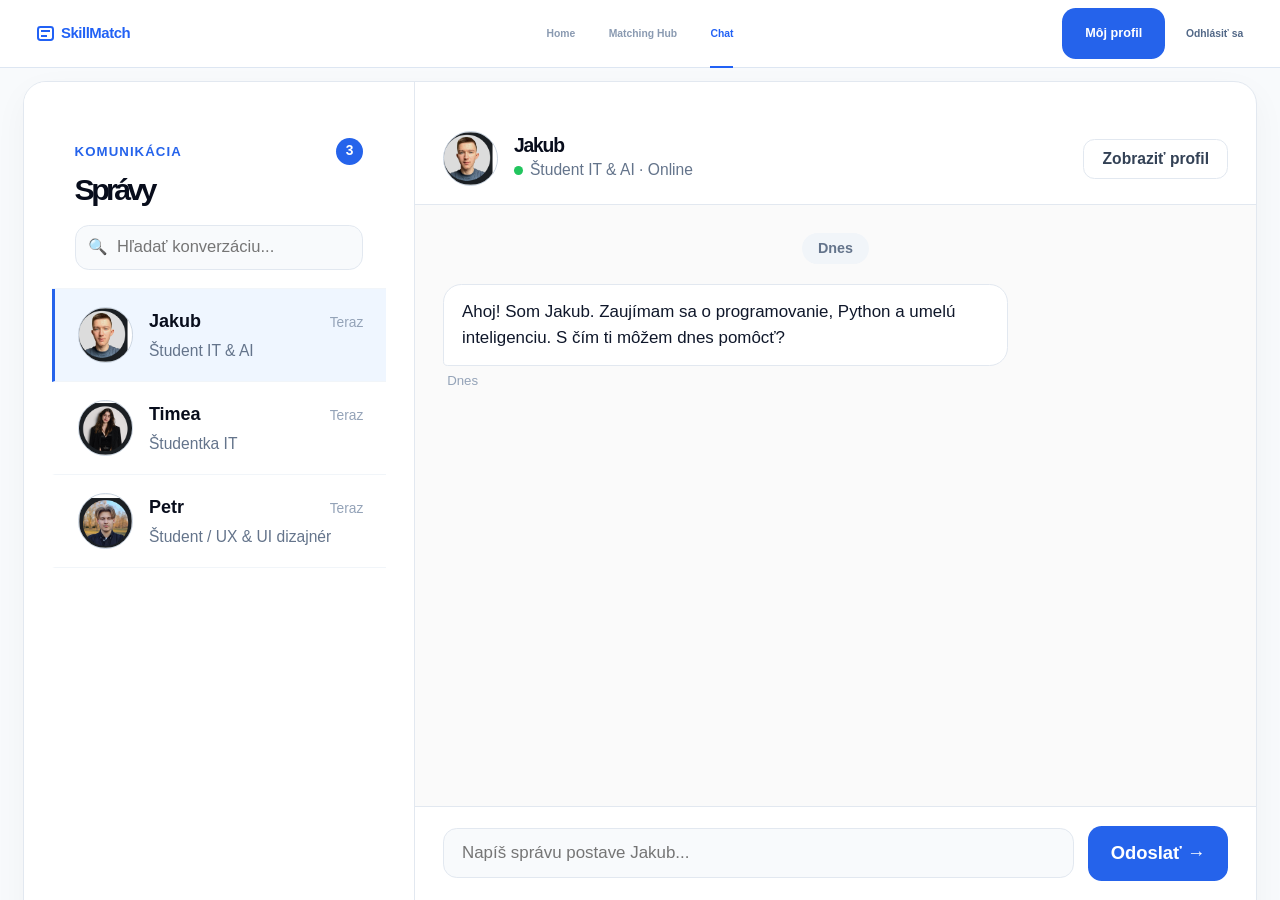
==== commit 934cf85b: "added menu" ====
--- a/chat.html
+++ b/chat.html
@@ -18,10 +18,10 @@
 
     /* 2. Контейнер чату займає всю доступну висоту екрану */
     .chat-section {
-      padding: 20px;
+      padding: 12px 20px 20px;
       max-width: 1200px;
       margin: 0 auto;
-      height: 100vh; /* 100% висоти екрану */
+      height: calc(100vh - 92px); /* Header a spodný odstup zostávajú mimo chatu */
       box-sizing: border-box;
     }
 
@@ -125,6 +125,10 @@
 
     /* 5. Поле вводу завжди прибите до низу */
     .chat-footer {
+      position: sticky;
+      bottom: 0;
+      z-index: 2;
+      margin-bottom: 12px;
       padding: 16px 24px;
       border-top: 1px solid #e2e8f0;
       background: #ffffff;
@@ -139,10 +143,23 @@
   </style>
 </head>
 <body>
+  <header class="site-header">
+    <nav class="navigation container" aria-label="Hlavná navigácia">
+      <a class="brand" href="dashboard.html" aria-label="SkillMatch, dashboard"><span class="brand-mark" aria-hidden="true"><span></span><span></span></span><span>Skill<span>Match</span></span></a>
+      <div class="nav-links">
+        <a class="nav-link" href="dashboard.html">Home</a>
+        <a class="nav-link" href="matching-hub.html">Matching Hub</a>
+        <a class="nav-link is-active" href="chat.html">Chat</a>
+      </div>
+      <div class="nav-actions">
+        <a href="moj-profil.html" class="btn btn-primary">Môj profil</a>
+        <a href="index.html" class="login-link">Odhlásiť sa</a>
+      </div>
+      <button class="menu-button icon-button" type="button" aria-label="Otvoriť menu" aria-expanded="false"><span></span><span></span><span></span></button>
+    </nav>
+  </header>
 
   <!-- Навігація (якщо є) -->
-  <!-- <header>...</header> -->
-
   <main class="chat-section">
     <div class="chat-layout">
       
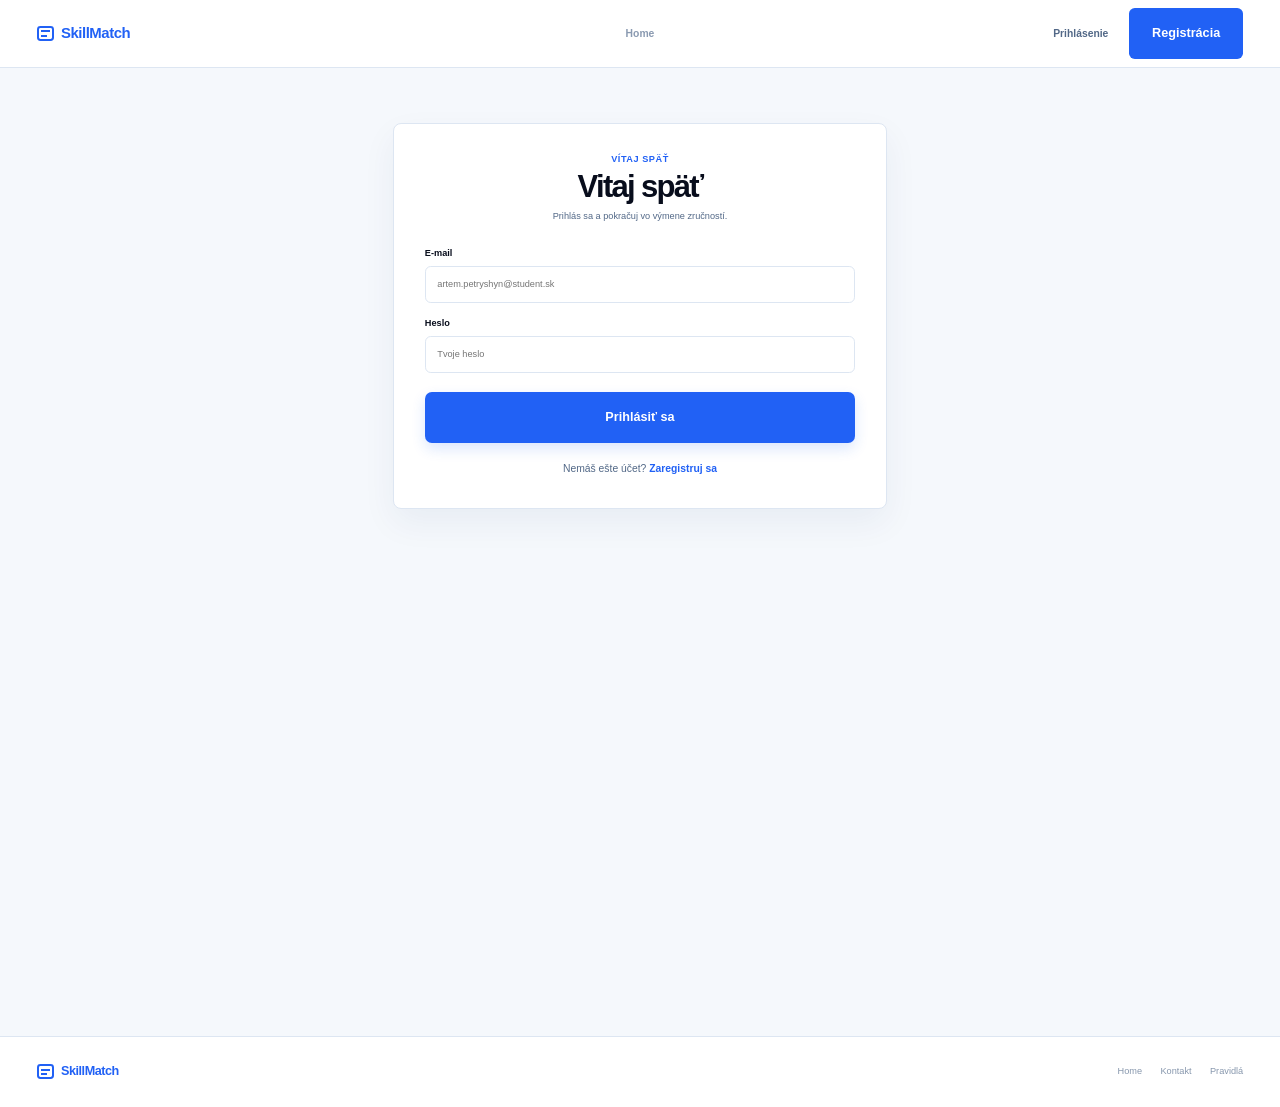
==== commit 412924eb: "update" ====
--- a/chat.html
+++ b/chat.html
@@ -138,8 +138,8 @@
     .chat-form { display: flex; align-items: center; gap: 12px; }
     .chat-form input { flex: 1; padding: 12px 16px; border: 1px solid #e2e8f0; border-radius: 12px; font-family: inherit; font-size: 0.92rem; background: #f8fafc; outline: none; }
     .chat-form input:focus { border-color: #2563eb; background: #ffffff; }
-    .btn-primary { background: #2563eb; color: #ffffff; border: none; padding: 12px 20px; border-radius: 12px; font-weight: 600; cursor: pointer; }
-    .btn-primary:disabled { opacity: 0.6; cursor: not-allowed; }
+    .chat-form .btn-primary { background: #2563eb; color: #ffffff; border: none; padding: 12px 20px; border-radius: 12px; font-weight: 600; cursor: pointer; }
+    .chat-form .btn-primary:disabled { opacity: 0.6; cursor: not-allowed; }
   </style>
 </head>
 <body>
@@ -183,9 +183,10 @@
       <section class="chat-main">
         <div class="chat-header">
           <div class="chat-header-left">
-            <div class="chat-avatar">
-              <img id="active-chat-avatar" src="img/jakub.png" alt="Avatar">
-            </div>
+            <button type="button" id="mobile-chat-back" class="mobile-chat-back-btn">← Späť</button>
+              <div class="chat-avatar">
+                <img id="active-chat-avatar" src="img/jakub.png" alt="Avatar">
+              </div>
             <div class="chat-header-title">
               <h2 id="active-chat-name">Načítava sa...</h2>
               <p class="chat-status">
@@ -215,5 +216,7 @@
   </main>
 
   <script src="chat.js"></script>
+  <script src="script.js"></script>
+  <script src="chat.js"></script>
 </body>
 </html>
--- a/styles.css
+++ b/styles.css
@@ -112,7 +112,7 @@
 .section-pale { background: var(--pale); border-block: 1px solid var(--line); }
 .how-it-works { padding: 48px 0 50px; }
 .section-heading, .reviews-heading, .cta { display: flex; justify-content: space-between; align-items: end; gap: 30px; }
-h2 { margin-bottom: 0; font-size: 22px; line-height: 1.1; letter-spacing: -1px; }
+h2 { margin-bottom: 0; font-size: 22px; line-height: 1.1; letter-spacing: 0.2px; }
 .section-heading > p { max-width: 255px; margin-bottom: 0; color: var(--muted); font-size: 8px; line-height: 1.55; }
 .steps-grid, .reviews-grid { display: grid; grid-template-columns: repeat(3, 1fr); gap: 12px; }
 .steps-grid { margin-top: 21px; }
@@ -260,3 +260,260 @@
 @media (max-width: 700px) {
   .chat-main { padding-top: 20px; padding-bottom: 30px; }.chat-layout { grid-template-columns: 1fr; min-height: 720px; }.chat-sidebar { border-right: 0; border-bottom: 1px solid var(--line); }.chat-conversations { grid-template-columns: 1fr; }.chat-window { min-height: 430px; }.chat-window-header { padding: 16px; }.chat-window-header .button { padding: 8px 10px; }.chat-messages { padding: 20px 16px; }.msg-incoming, .msg-outgoing { max-width: 86%; }.chat-input-form { margin: 0 16px 16px; }
 }
+
+/* =========================================================
+   DESKTOPOVÁ OCHRANA (SKRYTIE MOBILNÉHO MENU NA DESKTOPE)
+   ========================================================= */
+#sm-mobile-toggle,
+.sm-mobile-toggle,
+#sm-mobile-drawer,
+.sm-mobile-drawer {
+  display: none !important;
+}
+
+.mobile-chat-back-btn {
+  display: none;
+  align-items: center;
+  gap: 4px;
+  padding: 6px 10px;
+  margin-right: 4px;
+  border-radius: 10px;
+  border: 1px solid #e2e8f0;
+  background: #f8fafc;
+  color: #0f172a;
+  font-family: inherit;
+  font-size: 0.82rem;
+  font-weight: 700;
+  cursor: pointer;
+  flex-shrink: 0;
+  white-space: nowrap;
+}
+
+/* =========================================================
+   MOBILNÁ VERZIA (LEN DO ŠÍRKY 900PX)
+   ========================================================= */
+@media (max-width: 900px) {
+  html, body {
+    max-width: 100%;
+    overflow-x: hidden;
+  }
+
+  .site-header {
+    position: sticky !important;
+    top: 0;
+    z-index: 1400;
+    background: #ffffff !important;
+  }
+
+  .site-header .navigation {
+    display: flex !important;
+    align-items: center !important;
+    justify-content: space-between !important;
+    gap: 8px !important;
+    height: 58px !important;
+    position: relative !important;
+  }
+
+  .site-header .navigation > .brand {
+    position: static !important;
+    display: inline-flex !important;
+    flex-shrink: 0 !important;
+  }
+
+  /* Skryje desktopové odkazy a starú modrú ikonu menu */
+  .site-header .nav-links,
+  .site-header .menu-button {
+    display: none !important;
+  }
+
+  /* Tlačidlá vpravo (Môj profil / Odhlásiť sa) kompaktne vedľa seba */
+  .site-header .nav-actions {
+    position: static !important;
+    margin-left: auto !important;
+    margin-right: 6px !important;
+    display: flex !important;
+    align-items: center !important;
+    gap: 8px !important;
+  }
+
+  .site-header .nav-actions .btn,
+  .site-header .nav-actions .profile-button {
+    min-height: 32px !important;
+    padding: 6px 10px !important;
+    font-size: 11px !important;
+    white-space: nowrap !important;
+  }
+
+  .site-header .nav-actions .login-link,
+  .site-header .nav-actions .login-button,
+  .site-header .nav-actions .logout-button {
+    font-size: 11px !important;
+    white-space: nowrap !important;
+  }
+
+  /* Jediné pracovné tlačidlo troch čiarok iba na mobile */
+  #sm-mobile-toggle,
+  .sm-mobile-toggle {
+    display: inline-flex !important;
+    align-items: center !important;
+    justify-content: center !important;
+    width: 38px !important;
+    height: 38px !important;
+    border-radius: 8px !important;
+    border: 1px solid #cbd5e1 !important;
+    background: #f8fafc !important;
+    color: #0f172a !important;
+    font-size: 18px !important;
+    line-height: 1 !important;
+    cursor: pointer !important;
+    flex-shrink: 0 !important;
+  }
+
+  /* Rozbaľovacie mobilné menu (iba Home / Matching Hub / Chat) */
+  #sm-mobile-drawer.open,
+  .sm-mobile-drawer.open {
+    display: flex !important;
+    flex-direction: column !important;
+    position: absolute !important;
+    top: 100% !important;
+    left: 0 !important;
+    right: 0 !important;
+    background: #ffffff !important;
+    border-top: 1px solid #e2e8f0 !important;
+    border-bottom: 1px solid #e2e8f0 !important;
+    padding: 10px 16px 14px !important;
+    gap: 6px !important;
+    box-shadow: 0 12px 24px rgba(15, 23, 42, 0.1) !important;
+    z-index: 1500 !important;
+  }
+
+  .sm-mobile-drawer a {
+    display: block !important;
+    padding: 10px 14px !important;
+    border-radius: 8px !important;
+    text-decoration: none !important;
+    font-size: 13px !important;
+    font-weight: 600 !important;
+    color: #334155 !important;
+  }
+
+  .sm-mobile-drawer a:hover,
+  .sm-mobile-drawer a.active {
+    background: #eff6ff !important;
+    color: #2161f5 !important;
+  }
+
+  /* Mobilné rozloženie chatu */
+  .chat-section {
+    padding: 10px 12px 14px !important;
+    height: calc(100vh / 1.15 - 64px) !important;
+    max-width: 100% !important;
+    box-sizing: border-box !important;
+  }
+
+  .chat-layout {
+    display: block !important;
+    width: 100% !important;
+    height: 100% !important;
+    min-height: 0 !important;
+    overflow: hidden !important;
+  }
+
+  .chat-sidebar {
+    display: flex !important;
+    flex-direction: column !important;
+    width: 100% !important;
+    height: 100% !important;
+    border-right: none !important;
+  }
+
+  .chat-main {
+    display: none !important;
+    width: 100% !important;
+    height: 100% !important;
+  }
+
+  .chat-layout.mobile-chat-open .chat-sidebar {
+    display: none !important;
+  }
+
+  .chat-layout.mobile-chat-open .chat-main {
+    display: flex !important;
+    flex-direction: column !important;
+  }
+
+  .chat-layout.mobile-chat-open .mobile-chat-back-btn {
+    display: inline-flex !important;
+  }
+
+  .chat-header {
+    display: flex !important;
+    flex-wrap: wrap !important;
+    align-items: center !important;
+    justify-content: space-between !important;
+    padding: 10px 12px !important;
+    gap: 8px !important;
+  }
+
+  .chat-header-left {
+    display: flex !important;
+    align-items: center !important;
+    gap: 8px !important;
+    min-width: 0 !important;
+    flex: 1 1 auto !important;
+  }
+
+  .chat-header-left .chat-avatar {
+    width: 40px !important;
+    height: 40px !important;
+  }
+
+  .chat-header-title {
+    min-width: 0 !important;
+  }
+
+  .chat-header-title h2,
+  .chat-status {
+    white-space: nowrap !important;
+    overflow: hidden !important;
+    text-overflow: ellipsis !important;
+  }
+
+  .chat-header-actions {
+    display: flex !important;
+    align-items: center !important;
+    gap: 6px !important;
+    width: 100% !important;
+    justify-content: flex-end !important;
+    padding-top: 6px !important;
+    border-top: 1px solid #f1f5f9 !important;
+  }
+
+  .chat-header-actions a,
+  .chat-header-actions button {
+    padding: 6px 10px !important;
+    font-size: 0.78rem !important;
+    white-space: nowrap !important;
+  }
+
+  .chat-messages {
+    padding: 14px !important;
+    flex: 1 !important;
+    min-height: 0 !important;
+    overflow-y: auto !important;
+  }
+
+  .message-row {
+    max-width: 86% !important;
+  }
+
+  .chat-footer {
+    margin-bottom: 0 !important;
+    padding: 10px 12px !important;
+  }
+
+  .chat-form input {
+    min-width: 0 !important;
+    font-size: 16px !important;
+  }
+}
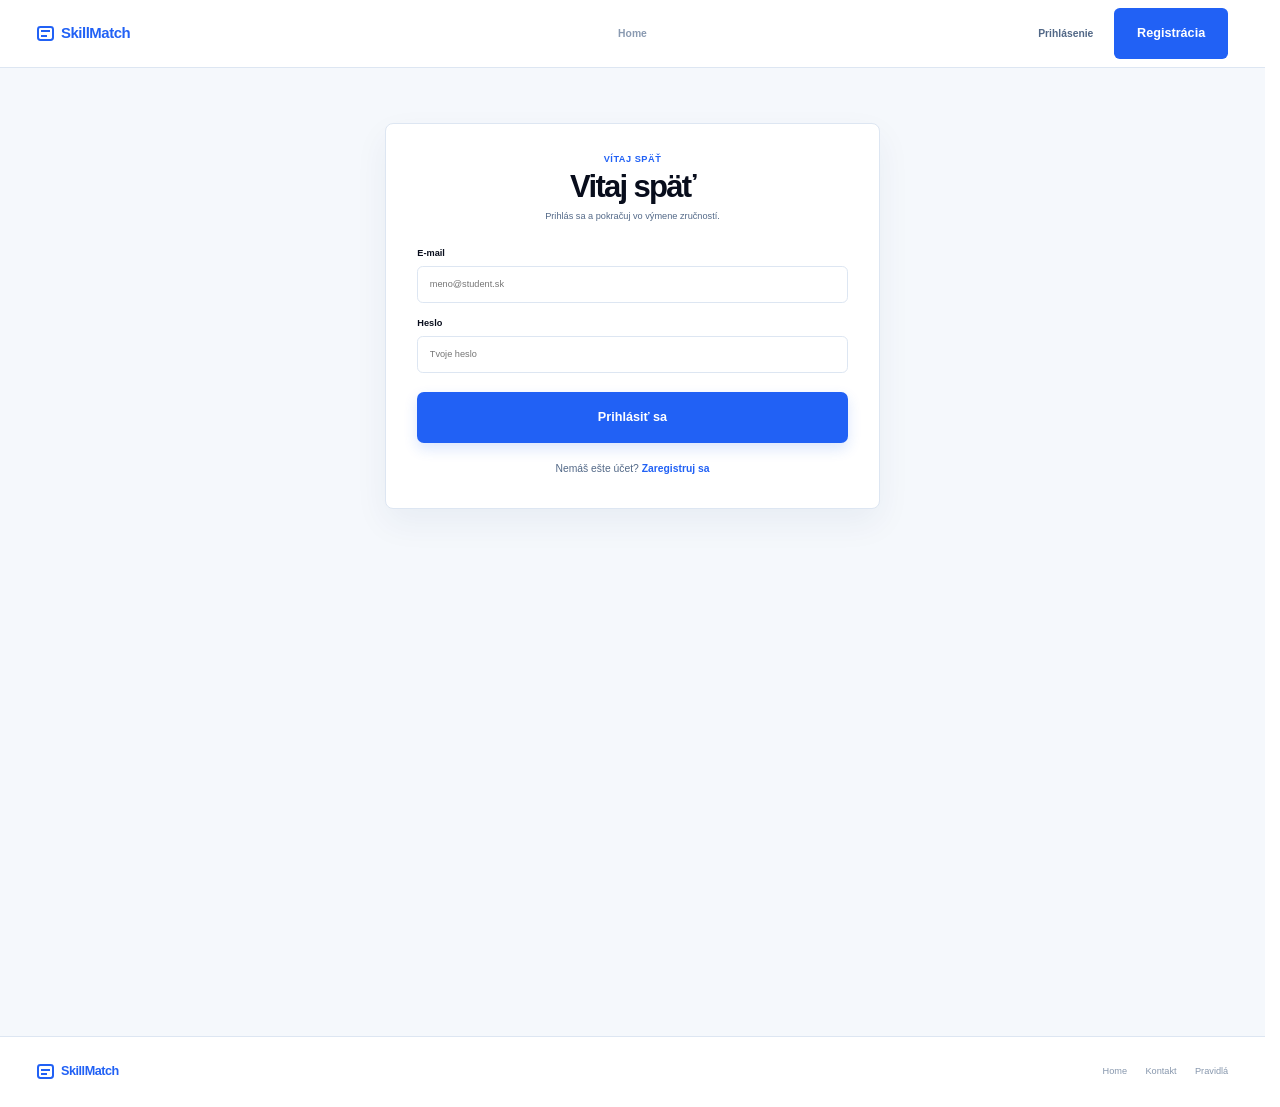
==== commit ea04a0c2: "update design" ====
--- a/chat.html
+++ b/chat.html
@@ -4,24 +4,33 @@
   <meta charset="UTF-8">
   <meta name="viewport" content="width=device-width, initial-scale=1.0">
   <title>Chat — SkillMatch</title>
+  <link rel="icon" type="image/svg+xml" href="favicon.svg">
   <link rel="stylesheet" href="styles.css">
   
   <style>
-    /* 1. Фіксуємо сторінку, щоб вона не прокручувалася */
-    html, body {
+    /* 1. Фіксуємо сторінку без скролу, але зберігаємо ширину під скролбар як на інших сторінках */
+    html {
       margin: 0;
       padding: 0;
       height: 100%;
-      overflow: hidden; /* Забороняємо скрол всього вікна */
+      overflow-y: auto;
+      scrollbar-gutter: stable;
+    }
+
+    body {
+      margin: 0;
+      padding: 0;
+      height: 100%;
+      overflow: hidden;
       background: #f8fafc;
     }
 
     /* 2. Контейнер чату займає всю доступну висоту екрану */
     .chat-section {
-      padding: 12px 20px 20px;
+      padding: 12px 20px 16px;
       max-width: 1200px;
       margin: 0 auto;
-      height: calc(100vh - 92px); /* Header a spodný odstup zostávajú mimo chatu */
+      height: calc(100dvh / 1.15 - 62px);
       box-sizing: border-box;
     }
 
@@ -32,21 +41,23 @@
       border: 1px solid #e2e8f0;
       border-radius: 20px;
       box-shadow: 0 10px 30px rgba(15, 23, 42, 0.04);
-      height: 100%; /* Займає всю висоту .chat-section */
+      height: 100%;
+      min-height: 0;
       overflow: hidden;
     }
 
     /* --- Лівий стовпець --- */
     .chat-sidebar {
+      padding: 0;
       border-right: 1px solid #e2e8f0;
       display: flex;
       flex-direction: column;
       height: 100%;
-      min-height: 0; /* Важливо для роботи скролу всередині Flexbox */
+      min-height: 0;
     }
 
     .chat-sidebar-top {
-      padding: 24px 20px 16px;
+      padding: 20px 20px 16px;
       border-bottom: 1px solid #f1f5f9;
       flex-shrink: 0;
     }
@@ -54,11 +65,12 @@
     .chat-eyebrow-row { display: flex; align-items: center; justify-content: space-between; margin-bottom: 6px; }
     .chat-eyebrow { font-size: 0.72rem; font-weight: 700; letter-spacing: 0.08em; text-transform: uppercase; color: #2563eb; }
     .chat-badge-count { background: #2563eb; color: #ffffff; font-size: 0.75rem; font-weight: 700; width: 24px; height: 24px; border-radius: 999px; display: inline-flex; align-items: center; justify-content: center; }
-    .chat-sidebar-top h1 { margin: 0 0 14px; font-size: 1.65rem; line-height: 1.2; }
+    .chat-sidebar-top h1 { margin: 0 0 14px; font-size: 1.65rem; line-height: 1.2; letter-spacing: -0.02em; }
 
     .chat-search-wrap { position: relative; }
     .chat-search-wrap input { width: 100%; box-sizing: border-box; padding: 10px 14px 10px 36px; border: 1px solid #e2e8f0; border-radius: 12px; font-family: inherit; font-size: 0.9rem; background: #f8fafc; outline: none; }
-    .chat-search-icon { position: absolute; left: 12px; top: 50%; transform: translateY(-50%); color: #94a3b8; font-size: 0.85rem; }
+    .chat-search-wrap input:focus { border-color: #2563eb; background: #ffffff; }
+    .chat-search-icon { position: absolute; left: 12px; top: 50%; transform: translateY(-50%); color: #94a3b8; display: inline-flex; pointer-events: none; }
 
     .chat-list { flex: 1; overflow-y: auto; min-height: 0; }
 
@@ -66,8 +78,27 @@
     .chat-item:hover { background: #f8fafc; }
     .chat-item.active { background: #eff6ff; border-left-color: #2563eb; }
 
-    .chat-avatar { width: 48px; height: 48px; border-radius: 50%; overflow: hidden; background: #e2e8f0; border: 1px solid #cbd5e1; flex-shrink: 0; }
-    .chat-avatar img { width: 100%; height: 100%; object-fit: cover; object-position: center top; }
+    /* Масштабуємо фото як у .avatar-circle-wrap, щоб прибрати чорну рамку */
+    .chat-avatar {
+      width: 48px;
+      height: 48px;
+      border-radius: 50%;
+      overflow: hidden;
+      background: #e2e8f0;
+      border: 2px solid #e2e8f0;
+      flex-shrink: 0;
+      display: flex;
+      align-items: center;
+      justify-content: center;
+    }
+
+    .chat-avatar img {
+      width: 100%;
+      height: 100%;
+      object-fit: cover;
+      object-position: center;
+      transform: scale(1.3);
+    }
 
     .chat-item-info { flex: 1; min-width: 0; }
     .chat-item-header { display: flex; justify-content: space-between; align-items: baseline; margin-bottom: 3px; }
@@ -80,30 +111,30 @@
       display: flex;
       flex-direction: column;
       height: 100%;
-      min-height: 0; /* Важливо! */
-    }
-
-    /* 3. Шапка не стискається */
+      min-height: 0;
+    }
+
     .chat-header {
       padding: 16px 24px;
       border-bottom: 1px solid #e2e8f0;
       display: flex;
       align-items: center;
       justify-content: space-between;
-      flex-shrink: 0; /* Забороняємо шапці зникати */
+      flex-shrink: 0;
     }
 
     .chat-header-left { display: flex; align-items: center; gap: 14px; }
+    .chat-header-actions { display: flex; align-items: center; gap: 8px; }
     .chat-header-title h2 { margin: 0 0 2px; font-size: 1.05rem; }
     .chat-status { margin: 0; font-size: 0.85rem; color: #64748b; display: flex; align-items: center; gap: 6px; }
     .status-dot { width: 8px; height: 8px; border-radius: 50%; background: #22c55e; display: inline-block; }
     .chat-btn-outline { padding: 9px 16px; border-radius: 10px; border: 1px solid #e2e8f0; background: #ffffff; color: #334155; font-family: inherit; font-size: 0.85rem; font-weight: 600; text-decoration: none; cursor: pointer; }
-
-    /* 4. Блок повідомлень - це ЄДИНЕ, що прокручується */
+    .chat-btn-outline:hover { border-color: #cbd5e1; background: #f8fafc; }
+
     .chat-messages {
-      flex: 1; /* Займає весь вільний простір між шапкою і полем вводу */
-      min-height: 0; /* КРИТИЧНО ВАЖЛИВО: дозволяє flex-елементу стискатися і показувати скрол */
-      overflow-y: auto; /* Додає вертикальну прокрутку */
+      flex: 1;
+      min-height: 0;
+      overflow-y: auto;
       padding: 24px;
       display: flex;
       flex-direction: column;
@@ -116,23 +147,18 @@
     .message-row { display: flex; flex-direction: column; max-width: 72%; }
     .message-row.incoming { align-self: flex-start; }
     .message-row.outgoing { align-self: flex-end; }
-    .message-bubble { padding: 12px 16px; border-radius: 16px; font-size: 0.92rem; line-height: 1.55; word-wrap: break-word; }
+    .message-bubble { padding: 12px 16px; border-radius: 16px; font-size: 0.92rem; line-height: 1.55; word-wrap: break-word; white-space: pre-wrap; }
     .message-row.incoming .message-bubble { background: #ffffff; border: 1px solid #e2e8f0; color: #0f172a; border-bottom-left-radius: 4px; }
     .message-row.outgoing .message-bubble { background: #2563eb; color: #ffffff; border-bottom-right-radius: 4px; }
 
     .message-time { font-size: 0.72rem; color: #94a3b8; margin-top: 4px; padding: 0 4px; }
     .message-row.outgoing .message-time { text-align: right; }
 
-    /* 5. Поле вводу завжди прибите до низу */
     .chat-footer {
-      position: sticky;
-      bottom: 0;
-      z-index: 2;
-      margin-bottom: 12px;
-      padding: 16px 24px;
+      padding: 14px 24px;
       border-top: 1px solid #e2e8f0;
       background: #ffffff;
-      flex-shrink: 0; /* Забороняємо йому стискатися або їхати вниз */
+      flex-shrink: 0;
     }
 
     .chat-form { display: flex; align-items: center; gap: 12px; }
@@ -159,11 +185,8 @@
     </nav>
   </header>
 
-  <!-- Навігація (якщо є) -->
   <main class="chat-section">
     <div class="chat-layout">
-      
-      <!-- Лівий стовпець -->
       <aside class="chat-sidebar">
         <div class="chat-sidebar-top">
           <div class="chat-eyebrow-row">
@@ -172,21 +195,22 @@
           </div>
           <h1>Správy</h1>
           <div class="chat-search-wrap">
-            <span class="chat-search-icon">🔍</span>
-            <input type="text" id="chat-search-input" placeholder="Hľadať konverzáciu...">
+            <span class="chat-search-icon" aria-hidden="true">
+              <svg width="15" height="15" viewBox="0 0 24 24" fill="none" stroke="currentColor" stroke-width="2" stroke-linecap="round" stroke-linejoin="round"><circle cx="11" cy="11" r="8"/><path d="m21 21-4.3-4.3"/></svg>
+            </span>
+            <input type="text" id="chat-search-input" placeholder="Hľadať konverzáciu..." aria-label="Hľadať konverzáciu">
           </div>
         </div>
         <div class="chat-list" id="chat-list"></div>
       </aside>
 
-      <!-- Правий стовпець -->
       <section class="chat-main">
         <div class="chat-header">
           <div class="chat-header-left">
             <button type="button" id="mobile-chat-back" class="mobile-chat-back-btn">← Späť</button>
-              <div class="chat-avatar">
-                <img id="active-chat-avatar" src="img/jakub.png" alt="Avatar">
-              </div>
+            <div class="chat-avatar">
+              <img id="active-chat-avatar" src="img/jakub.png" alt="">
+            </div>
             <div class="chat-header-title">
               <h2 id="active-chat-name">Načítava sa...</h2>
               <p class="chat-status">
@@ -196,14 +220,12 @@
             </div>
           </div>
           <div class="chat-header-actions">
-            <a href="#" class="chat-btn-outline" id="active-profile-link">Zobraziť profil</a>
+            <a href="profil-jakub.html" class="chat-btn-outline" id="active-profile-link">Zobraziť profil</a>
           </div>
         </div>
 
-        <!-- Вікно повідомлень (єдине, що скролиться) -->
         <div class="chat-messages" id="chat-messages"></div>
 
-        <!-- Поле вводу (зафіксоване) -->
         <div class="chat-footer">
           <form class="chat-form" id="chat-form">
             <input type="text" id="chat-input" placeholder="Napíš správu..." autocomplete="off" required>
@@ -211,11 +233,9 @@
           </form>
         </div>
       </section>
-
     </div>
   </main>
 
-  <script src="chat.js"></script>
   <script src="script.js"></script>
   <script src="chat.js"></script>
 </body>
--- a/styles.css
+++ b/styles.css
@@ -13,7 +13,12 @@
   --green: #12b981;
 }
 
-html { scroll-behavior: smooth; }
+html { 
+
+  scroll-behavior: smooth;
+  scrollbar-gutter: stable;
+
+}
 
 body {
   margin: 0;
@@ -64,6 +69,10 @@
 .registration-heading { margin-bottom: 20px; text-align: center; }.registration-heading h1 { margin: 5px 0 7px; font-size: 27px; letter-spacing: -1.5px; }.registration-heading p:not(.eyebrow) { margin: 0; color: var(--muted); font-size: 8px; }
 .registration-form { display: grid; gap: 12px; }.registration-field { display: grid; gap: 5px; }.registration-field label { color: var(--ink); font-size: 8px; font-weight: 700; }.registration-field input, .registration-field textarea { width: 100%; padding: 9px 10px; border: 1px solid var(--line); border-radius: 5px; outline: 0; background: #fff; color: var(--ink); font: inherit; font-size: 8px; }.registration-field textarea { min-height: 58px; resize: vertical; }.registration-field input:focus, .registration-field textarea:focus { border-color: var(--blue); box-shadow: 0 0 0 3px rgba(33, 97, 245, .1); }.registration-submit { width: 100%; margin-top: 5px; border: 0; cursor: pointer; }
 .registration-switch { margin: 16px 0 0; color: var(--muted); font-size: 9px; text-align: center; }.registration-switch a { color: var(--blue); font-weight: 700; }
+.registration-field input:not(:placeholder-shown):invalid {
+  border-color: #dc2626;
+  box-shadow: 0 0 0 3px rgba(220, 38, 38, 0.12);
+}
 
 .hero { min-height: 365px; display: grid; grid-template-columns: 1fr 1fr; align-items: center; gap: 40px; }
 .dashboard-heading { padding: 48px 0 25px; }.dashboard-heading h1 { margin: 5px 0 8px; font-size: 30px; letter-spacing: -1.6px; }.dashboard-heading > p:last-child { margin: 0; color: var(--muted); font-size: 9px; }.dashboard-recommendations { padding-bottom: 55px; }.dashboard-recommendations .profile-grid { margin-top: 16px; }.dashboard-link { margin-top: 20px; }
@@ -516,4 +525,73 @@
     min-width: 0 !important;
     font-size: 16px !important;
   }
+}
+
+/* =========================================================
+   DOPLNENÉ ŠTÝLY PRE DASHBOARD A FILTER ÚROVNE
+   ========================================================= */
+.dashboard-quick-grid {
+  display: grid;
+  grid-template-columns: repeat(3, minmax(0, 1fr));
+  gap: 12px;
+  max-width: 780px;
+  margin: 0 auto 8px;
+}
+
+.dashboard-quick-card {
+  display: flex;
+  flex-direction: column;
+  gap: 4px;
+  padding: 14px 16px;
+  border: 1px solid var(--line);
+  border-radius: 10px;
+  background: #fff;
+  box-shadow: 0 6px 16px rgba(24, 55, 100, 0.05);
+  transition: transform 0.2s ease, border-color 0.2s ease;
+}
+
+.dashboard-quick-card:hover {
+  transform: translateY(-2px);
+  border-color: var(--blue);
+}
+
+.dashboard-quick-badge {
+  align-self: flex-start;
+  padding: 3px 8px;
+  border-radius: 999px;
+  background: #edf3ff;
+  color: var(--blue);
+  font-size: 7px;
+  font-weight: 700;
+}
+
+.dashboard-quick-card strong {
+  margin-top: 4px;
+  color: var(--ink);
+  font-size: 11px;
+}
+
+.dashboard-quick-card span:last-child {
+  color: var(--muted);
+  font-size: 8px;
+}
+
+.level-range-input {
+  width: 100%;
+  margin: 10px 0 6px;
+  accent-color: var(--blue);
+  cursor: pointer;
+}
+
+.contact-art {
+  display: flex;
+  justify-content: center;
+  margin-top: 18px;
+  color: #b7c9e8;
+}
+
+@media (max-width: 700px) {
+  .dashboard-quick-grid {
+    grid-template-columns: 1fr;
+  }
 }
